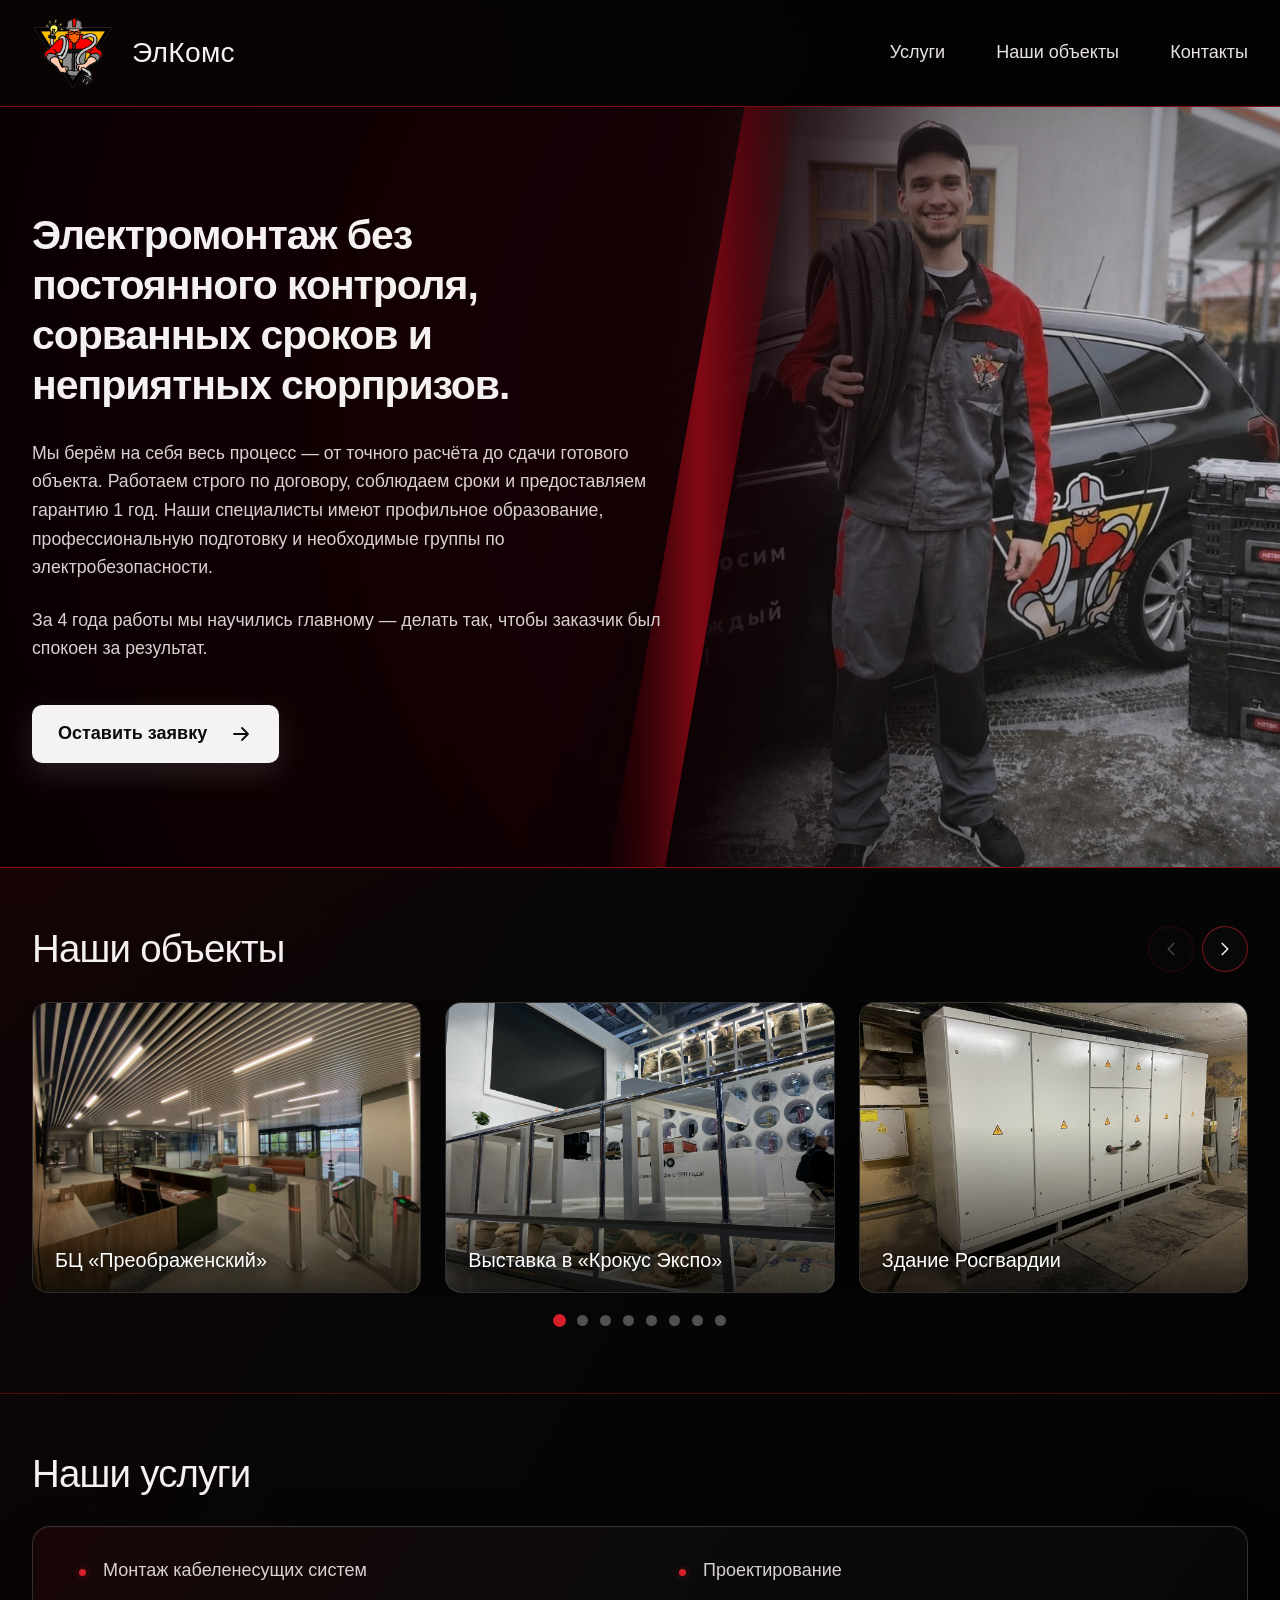
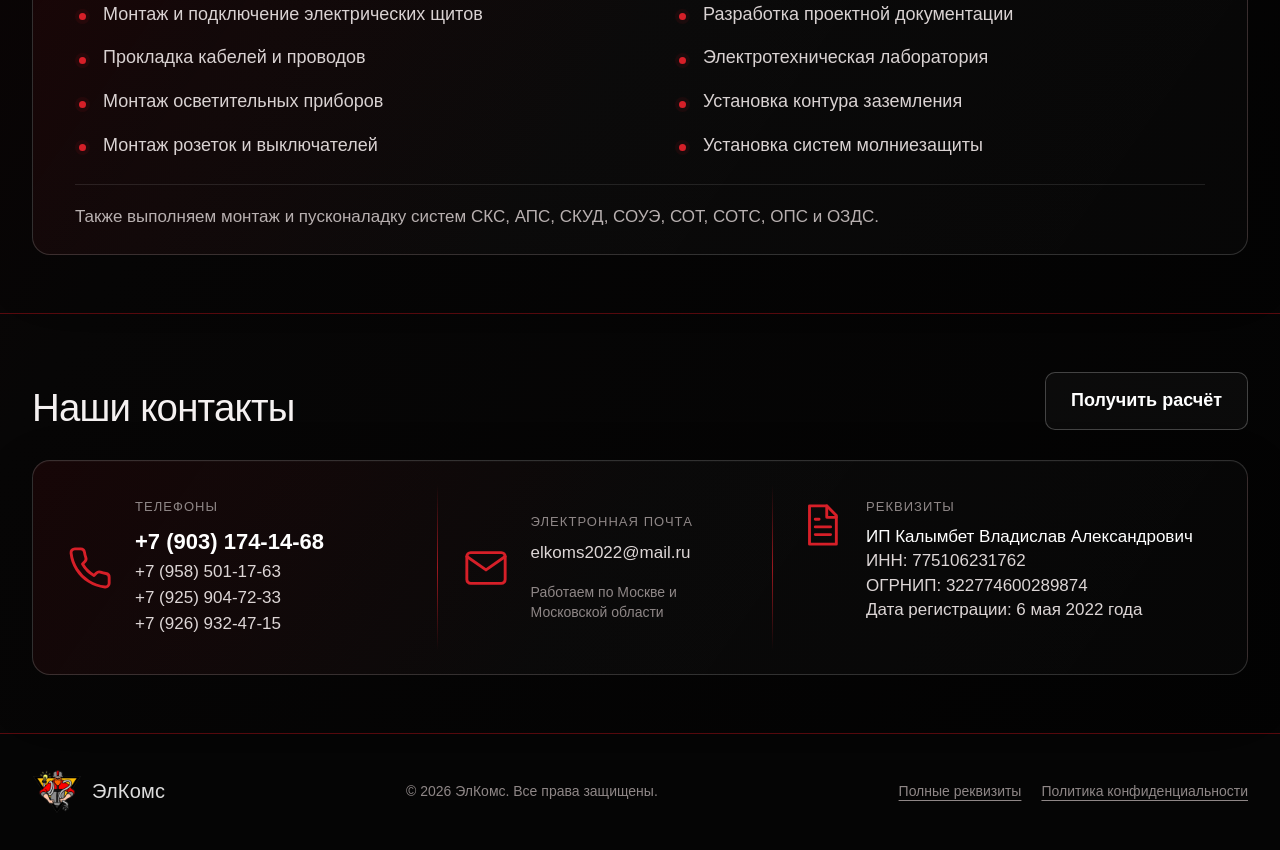
==== index.html @ c0c1c3ab "промежуточные правки" ====
<!doctype html>
<html lang="ru">
<head>
  <meta charset="utf-8">
  <meta name="viewport" content="width=device-width, initial-scale=1">

  <title>ЭлКомс — электромонтажные работы в Москве и МО</title>
  <meta name="description" content="Электромонтаж, сборка электрощитов, АПС, СОУЭ, СКУД и видеонаблюдение в Москве и Московской области. Работа по договору, соблюдение сроков, гарантия 1 год.">
  <meta name="robots" content="index, follow">
  <link rel="canonical" href="https://elkoms2022.ru/">

  <meta property="og:type" content="website">
  <meta property="og:locale" content="ru_RU">
  <meta property="og:title" content="ЭлКомс — электромонтаж без неприятных сюрпризов">
  <meta property="og:description" content="Берём на себя весь процесс: от расчёта до сдачи готового объекта. Москва и Московская область.">
  <meta property="og:url" content="https://elkoms2022.ru/">
  <meta property="og:image" content="https://elkoms2022.ru/assets/images/og-image.jpg">

  <link rel="icon" type="image/png" sizes="32x32" href="/assets/images/favicon-32.png">
  <link rel="icon" type="image/png" sizes="192x192" href="/assets/images/favicon-192.png">
  <link rel="apple-touch-icon" href="/assets/images/apple-touch-icon.png">

<link rel="preload" href="/assets/images/hero-new.jpg" as="image">
  <link rel="stylesheet" href="/assets/css/styles.css">

  <script type="application/ld+json">
  {
    "@context": "https://schema.org",
    "@type": "Electrician",
    "name": "ЭлКомс",
    "legalName": "ИП Калымбет Владислав Александрович",
    "taxID": "775106231762",
    "foundingDate": "2022-05-06",
    "url": "https://elkoms2022.ru/",
    "logo": "https://elkoms2022.ru/assets/images/logo.png",
    "image": "https://elkoms2022.ru/assets/images/og-image.jpg",
    "telephone": "+7-903-174-14-68",
    "email": "elkoms2022@mail.ru",
    "areaServed": ["Москва", "Московская область"],
    "description": "Электромонтажные работы, сборка щитов, системы АПС, СОУЭ, СКУД и видеонаблюдение.",
    "priceRange": "₽₽"
  }
  </script>
</head>
<body>
  <a class="skip-link" href="#main-content">Перейти к содержимому</a>

  <header class="site-header" id="top">
    <div class="container header-inner">
      <a class="brand" href="#top" aria-label="ЭлКомс — на главную">
        <img class="brand-logo" src="/assets/images/logo.png" alt="Логотип компании ЭлКомс" width="82" height="82">
        <span class="brand-name">ЭлКомс</span>
      </a>

      <nav class="main-nav" aria-label="Основная навигация">
        <a href="#services">Услуги</a>
        <a href="#projects">Наши объекты</a>
        <a href="#contacts">Контакты</a>
      </nav>
    </div>
  </header>

  <main id="main-content">
    <section class="hero" aria-labelledby="hero-title">
      <div class="hero-photo" role="img" aria-label="Специалист компании ЭлКомс рядом с фирменным автомобилем"></div>
      <div class="hero-shade"></div>
      <div class="hero-accent" aria-hidden="true"></div>

      <div class="container hero-inner">
        <div class="hero-copy">
          <h1 id="hero-title">Электромонтаж без постоянного контроля, сорванных сроков и неприятных сюрпризов.</h1>

          <p>Мы берём на себя весь процесс — от точного расчёта до сдачи готового объекта. Работаем строго по договору, соблюдаем сроки и предоставляем гарантию 1 год. Наши специалисты имеют профильное образование, профессиональную подготовку и необходимые группы по электробезопасности.</p>

          <p>За 4 года работы мы научились главному — делать так, чтобы заказчик был спокоен за результат.</p>

          <button class="button button-light js-open-request" type="button">
            <span>Оставить заявку</span>
            <svg viewBox="0 0 24 24" aria-hidden="true"><path d="M5 12h14M13 6l6 6-6 6"/></svg>
          </button>
        </div>
      </div>
    </section>

    <section class="section projects-section" id="projects" aria-labelledby="projects-title">
      <div class="container">
        <div class="section-heading projects-heading">
          <div>
            <h2 id="projects-title">Наши объекты</h2>
          </div>

          <div class="carousel-arrows" aria-label="Перелистывание объектов">
            <button class="icon-button" id="projects-prev" type="button" aria-label="Предыдущие объекты">
              <svg viewBox="0 0 24 24" aria-hidden="true"><path d="M15 18l-6-6 6-6"/></svg>
            </button>
            <button class="icon-button" id="projects-next" type="button" aria-label="Следующие объекты">
              <svg viewBox="0 0 24 24" aria-hidden="true"><path d="M9 6l6 6-6 6"/></svg>
            </button>
          </div>
        </div>

        <div class="project-viewport" id="project-viewport" tabindex="0" aria-label="Галерея карточек объектов">
          <div class="project-track" id="project-track"></div>
        </div>
        <div class="carousel-dots" id="project-dots" aria-label="Навигация по объектам"></div>
      </div>
    </section>

    <section class="section services-section" id="services" aria-labelledby="services-title">
      <div class="container">
        <div class="section-heading">
          <div>
            <h2 id="services-title">Наши услуги</h2>
          </div>
        </div>

        <div class="services-panel">
          <ul class="services-list">
            <li>Монтаж кабеленесущих систем</li>
            <li>Монтаж и подключение электрических щитов</li>
            <li>Прокладка кабелей и проводов</li>
            <li>Монтаж осветительных приборов</li>
            <li>Монтаж розеток и выключателей</li>
          </ul>

          <ul class="services-list">
            <li>Проектирование</li>
            <li>Разработка проектной документации</li>
            <li>Электротехническая лаборатория</li>
            <li>Установка контура заземления</li>
            <li>Установка систем молниезащиты</li>
          </ul>

          <p class="services-note">Также выполняем монтаж и пусконаладку систем СКС, АПС, СКУД, СОУЭ, СОТ, СОТС, ОПС и ОЗДС.</p>
        </div>
      </div>
    </section>

    <section class="section contacts-section" id="contacts" aria-labelledby="contacts-title">
      <div class="container">
        <div class="section-heading">
          <div>
            <h2 id="contacts-title">Наши контакты</h2>
          </div>
          <button class="button button-outline js-open-request" type="button">Получить расчёт</button>
        </div>

        <div class="contacts-panel">
          <div class="contact-block contact-phones">
            <svg class="contact-icon" viewBox="0 0 24 24" aria-hidden="true"><path d="M22 16.92v3a2 2 0 0 1-2.18 2 19.79 19.79 0 0 1-8.63-3.07 19.5 19.5 0 0 1-6-6A19.79 19.79 0 0 1 2.12 4.18 2 2 0 0 1 4.11 2h3a2 2 0 0 1 2 1.72c.13.96.36 1.9.69 2.8a2 2 0 0 1-.45 2.11L8.09 9.91a16 16 0 0 0 6 6l1.28-1.28a2 2 0 0 1 2.11-.45c.9.33 1.84.56 2.8.69A2 2 0 0 1 22 16.92z"/></svg>
            <div>
              <span class="contact-label">Телефоны</span>
              <a class="primary-phone" href="tel:+79031741468">+7 (903) 174-14-68</a>
              <a href="tel:+79585011763">+7 (958) 501-17-63</a>
              <a href="tel:+79259047233">+7 (925) 904-72-33</a>
              <a href="tel:+79269324715">+7 (926) 932-47-15</a>
            </div>
          </div>

          <div class="contact-divider" aria-hidden="true"></div>

          <div class="contact-block contact-email">
            <svg class="contact-icon" viewBox="0 0 24 24" aria-hidden="true"><path d="M4 4h16a2 2 0 0 1 2 2v12a2 2 0 0 1-2 2H4a2 2 0 0 1-2-2V6a2 2 0 0 1 2-2z"/><path d="m22 6-10 7L2 6"/></svg>
            <div>
              <span class="contact-label">Электронная почта</span>
              <a href="mailto:elkoms2022@mail.ru">elkoms2022@mail.ru</a>
              <p class="service-area">Работаем по Москве и Московской области</p>
            </div>
          </div>

          <div class="contact-divider" aria-hidden="true"></div>

          <div class="contact-block contact-requisites">
            <svg class="contact-icon" viewBox="0 0 24 24" aria-hidden="true">
              <path d="M6 2h9l5 5v15H6z"/>
              <path d="M15 2v6h5M9 13h8M9 17h8M9 9h2"/>
            </svg>
            <div>
              <span class="contact-label">Реквизиты</span>
              <p><strong>ИП Калымбет Владислав Александрович</strong></p>
              <p>ИНН: 775106231762</p>
              <p>ОГРНИП: 322774600289874</p>
              <p>Дата регистрации: 6 мая 2022 года</p>
            </div>
          </div>
        </div>
      </div>
    </section>
  </main>

  <footer class="site-footer">
    <div class="container footer-inner">
      <a class="brand brand-small" href="#top" aria-label="ЭлКомс — наверх">
        <img class="brand-logo" src="/assets/images/logo.png" alt="" width="56" height="56">
        <span class="brand-name">ЭлКомс</span>
      </a>

      <p>© <span id="current-year">2026</span> ЭлКомс. Все права защищены.</p>

      <div class="footer-actions">
        <button class="footer-link" id="open-fullrek-footer" type="button">Полные реквизиты</button>
        <button class="footer-link" id="open-privacy" type="button">Политика конфиденциальности</button>
      </div>
    </div>
  </footer>

  <!-- Галерея: внутри переключаются только фотографии выбранного объекта. -->
  <dialog class="gallery-dialog" id="gallery-dialog" aria-labelledby="gallery-title">
    <div class="gallery-shell">
      <div class="gallery-topbar">
        <div>
          <p class="gallery-kicker">Наши объекты</p>
          <h2 id="gallery-title">Название объекта</h2>
        </div>
        <button class="dialog-close" id="gallery-close" type="button" aria-label="Закрыть галерею">
          <svg viewBox="0 0 24 24" aria-hidden="true"><path d="M18 6 6 18M6 6l12 12"/></svg>
        </button>
      </div>

      <div class="gallery-stage" id="gallery-stage">
        <button class="gallery-arrow gallery-arrow-prev" id="gallery-prev" type="button" aria-label="Предыдущая фотография">
          <svg viewBox="0 0 24 24" aria-hidden="true"><path d="M15 18l-6-6 6-6"/></svg>
        </button>

        <img id="gallery-image" src="" alt="" width="1600" height="1000">

        <button class="gallery-arrow gallery-arrow-next" id="gallery-next" type="button" aria-label="Следующая фотография">
          <svg viewBox="0 0 24 24" aria-hidden="true"><path d="M9 6l6 6-6 6"/></svg>
        </button>
      </div>

      <div class="gallery-footer">
        <span id="gallery-counter">1 / 1</span>
        <div class="gallery-thumbs" id="gallery-thumbs" aria-label="Миниатюры фотографий"></div>
      </div>
    </div>
  </dialog>

  <!-- Форма заявки -->
  <dialog class="request-dialog" id="request-dialog" aria-labelledby="request-title">
    <div class="request-shell">
      <button class="dialog-close request-close" id="request-close" type="button" aria-label="Закрыть форму">
        <svg viewBox="0 0 24 24" aria-hidden="true"><path d="M18 6 6 18M6 6l12 12"/></svg>
      </button>

      <p class="eyebrow">Обсудим ваш объект</p>
      <h2 id="request-title">Оставить заявку</h2>
      <p class="request-intro">Оставьте контакты — мы уточним задачу и подготовим понятный расчёт без скрытых расходов.</p>

      <form class="request-form" id="request-form" action="/send-form.php" method="post" novalidate>
        <label>
          <span>Ваше имя</span>
          <input type="text" name="name" autocomplete="name" maxlength="80" required placeholder="Например, Кирилл">
        </label>

        <label>
          <span>Номер телефона</span>
          <input type="tel" name="phone" autocomplete="tel" inputmode="tel" maxlength="30" required placeholder="+7 (___) ___-__-__">
        </label>

        <label>
          <span>Комментарий <small>необязательно</small></span>
          <textarea name="message" rows="4" maxlength="1500" placeholder="Кратко опишите объект и необходимые работы"></textarea>
        </label>

        <label class="honeypot" aria-hidden="true">
          <span>Ваш сайт</span>
          <input type="text" name="website" tabindex="-1" autocomplete="off">
        </label>

        <input type="hidden" name="started_at" id="form-started-at" value="">
        <input type="hidden" name="privacy_version" value="25.07.2026">

        <label class="consent-row">
          <input type="checkbox" name="consent" value="1" required>
          <span>
            Я согласен на обработку персональных данных в соответствии с
            <button class="inline-link" id="privacy-from-form" type="button">политикой конфиденциальности</button>.
          </span>
        </label>

        <button class="button button-red request-submit" type="submit">
          <span>Отправить заявку</span>
          <svg viewBox="0 0 24 24" aria-hidden="true"><path d="M5 12h14M13 6l6 6-6 6"/></svg>
        </button>

        <p class="form-status" id="form-status" role="status" aria-live="polite"></p>
      </form>
    </div>
  </dialog>

  <!-- Полные реквизиты -->
  <dialog class="privacy-dialog" id="fullrek-dialog" aria-labelledby="fullrek-title">
    <article class="privacy-shell requisites-shell">
      <button class="dialog-close" id="fullrek-close" type="button" aria-label="Закрыть реквизиты">
        <svg viewBox="0 0 24 24" aria-hidden="true"><path d="M18 6 6 18M6 6l12 12"/></svg>
      </button>

      <h2 id="fullrek-title">Полные реквизиты</h2>

      <dl class="requisites-list">
        <div>
          <dt>Индивидуальный предприниматель</dt>
          <dd>Калымбет Владислав Александрович</dd>
        </div>
        <div>
          <dt>ИНН</dt>
          <dd>775106231762</dd>
        </div>
        <div>
          <dt>ОГРНИП</dt>
          <dd>322774600289874</dd>
        </div>
        <div>
          <dt>Дата государственной регистрации</dt>
          <dd>6 мая 2022 года</dd>
        </div>
        <div>
          <dt>Регистрирующий орган</dt>
          <dd>Межрегиональная инспекция Федеральной налоговой службы по централизованной обработке данных</dd>
        </div>
        <div>
          <dt>Телефон</dt>
          <dd><a href="tel:+79031741468">+7 (903) 174-14-68</a></dd>
        </div>
        <div>
          <dt>Электронная почта</dt>
          <dd><a href="mailto:elkoms2022@mail.ru">elkoms2022@mail.ru</a></dd>
        </div>
      </dl>
    </article>
  </dialog>

  <!-- Политика конфиденциальности и обработки персональных данных -->
  <dialog class="privacy-dialog" id="privacy-dialog" aria-labelledby="privacy-title">
    <article class="privacy-shell policy-shell">
      <button class="dialog-close" id="privacy-close" type="button" aria-label="Закрыть политику конфиденциальности">
        <svg viewBox="0 0 24 24" aria-hidden="true"><path d="M18 6 6 18M6 6l12 12"/></svg>
      </button>

      <h2 id="privacy-title">Политика конфиденциальности и обработки персональных данных</h2>
      <p class="policy-date"><strong>Редакция от 25 июля 2026 года</strong></p>

      <h3>1. Общие положения</h3>
      <p>Настоящая Политика определяет порядок обработки и защиты персональных данных посетителей сайта <a href="https://elkoms2022.ru/">elkoms2022.ru</a>.</p>
      <p>Оператор персональных данных: индивидуальный предприниматель Калымбет Владислав Александрович, ИНН 775106231762, ОГРНИП 322774600289874.</p>
      <p>Контакты Оператора: телефон <a href="tel:+79031741468">+7 (903) 174-14-68</a>, электронная почта <a href="mailto:elkoms2022@mail.ru">elkoms2022@mail.ru</a>.</p>
      <p>Политика разработана в соответствии с Федеральным законом от 27.07.2006 № 152-ФЗ «О персональных данных».</p>

      <h3>2. Какие данные обрабатываются</h3>
      <p>При отправке формы на сайте пользователь может предоставить следующие персональные данные:</p>
      <ul>
        <li>имя;</li>
        <li>номер телефона;</li>
        <li>текст комментария и сведения, которые пользователь добровольно укажет в нём.</li>
      </ul>
      <p>При посещении сайта могут автоматически обрабатываться технические сведения: IP-адрес, дата и время посещения, тип браузера и устройства, адрес посещённой страницы, источник перехода, файлы cookie и сведения о действиях на сайте.</p>
      <p>Через форму сайта Оператор не запрашивает паспортные данные, платёжные данные, специальные категории и биометрические персональные данные.</p>

      <h3>3. Цели обработки</h3>
      <ul>
        <li>приём и обработка заявки;</li>
        <li>обратная связь с пользователем;</li>
        <li>уточнение вида, объёма и стоимости работ;</li>
        <li>подготовка расчёта или коммерческого предложения;</li>
        <li>заключение и исполнение договора по инициативе пользователя;</li>
        <li>обеспечение безопасности и корректной работы сайта;</li>
        <li>предотвращение спама и злоупотреблений;</li>
        <li>анализ посещаемости и улучшение сайта.</li>
      </ul>

      <h3>4. Правовые основания обработки</h3>
      <p>Оператор обрабатывает персональные данные на основании согласия пользователя, а также в случаях, когда обработка необходима для заключения или исполнения договора и выполнения обязанностей, установленных законодательством Российской Федерации.</p>

      <h3>5. Способы обработки</h3>
      <p>Обработка может включать сбор, запись, систематизацию, накопление, хранение, уточнение, извлечение, использование, предоставление доступа, блокирование, удаление и уничтожение персональных данных. Обработка осуществляется с использованием средств автоматизации, без их использования либо смешанным способом.</p>
      <p>Оператор не продаёт персональные данные, не размещает их в открытом доступе и не распространяет среди неопределённого круга лиц.</p>

      <h3>6. Передача и поручение обработки</h3>
      <p>В объёме, необходимом для работы сайта и обработки обращений, данные могут обрабатываться поставщиком хостинга, провайдером электронной почты и иными подрядчиками, обеспечивающими техническую работу сайта.</p>
      <p>При подключении сервиса Яндекс Метрика технические данные о посещениях могут обрабатываться ООО «ЯНДЕКС». Оператор не передаёт в системы веб-аналитики имя, телефон, электронную почту и содержание обращения пользователя.</p>
      <p>Персональные данные также могут быть предоставлены государственным органам в случаях и порядке, предусмотренных законодательством Российской Федерации.</p>

      <h3>7. Сроки обработки и хранения</h3>
      <p>Данные заявки обрабатываются до достижения целей обработки, отзыва согласия или поступления требования о прекращении обработки, но не более одного года с даты последнего взаимодействия, если более длительный срок не требуется для исполнения договора или соблюдения закона.</p>
      <p>После достижения целей обработки данные удаляются или уничтожаются, если Оператор не вправе продолжить обработку на ином законном основании.</p>

      <h3>8. Права пользователя</h3>
      <p>Пользователь вправе получить сведения об обработке своих персональных данных, потребовать их уточнения, блокирования или удаления, отозвать согласие и потребовать прекращения обработки в предусмотренных законом случаях.</p>
      <p>Обращение можно направить на электронную почту <a href="mailto:elkoms2022@mail.ru">elkoms2022@mail.ru</a>. Для идентификации заявителя в обращении следует указать имя, использованный при отправке заявки номер телефона, суть требования и сведения, позволяющие подтвердить принадлежность данных заявителю.</p>

      <h3>9. Отзыв согласия</h3>
      <p>Согласие можно отозвать письмом на адрес <a href="mailto:elkoms2022@mail.ru">elkoms2022@mail.ru</a> с темой «Отзыв согласия на обработку персональных данных».</p>
      <p>Отзыв согласия не влияет на законность обработки, выполненной до момента его получения. Оператор вправе продолжить обработку при наличии другого законного основания.</p>

      <h3>10. Защита данных</h3>
      <p>Оператор принимает необходимые правовые, организационные и технические меры для защиты данных от неправомерного или случайного доступа, изменения, блокирования, копирования, предоставления, распространения, уничтожения и иных неправомерных действий.</p>

      <h3>11. Cookie и веб-аналитика</h3>
      <p>Сайт может использовать файлы cookie для корректной работы, обеспечения безопасности и анализа посещаемости. Пользователь может ограничить или отключить cookie в настройках браузера, однако это может повлиять на работу отдельных функций сайта.</p>
      <p>При использовании Яндекс Метрики могут обрабатываться технические сведения об устройстве, браузере, источнике перехода, посещённых страницах и действиях на сайте.</p>

      <h3>12. Изменение Политики</h3>
      <p>Оператор вправе обновлять Политику при изменении законодательства, способов обработки или используемых сервисов. Новая редакция вступает в силу после публикации на сайте, если в ней не указан иной срок.</p>

      <h3>13. Реквизиты Оператора</h3>
      <p>
        ИП Калымбет Владислав Александрович<br>
        ИНН: 775106231762<br>
        ОГРНИП: 322774600289874<br>
        Телефон: <a href="tel:+79031741468">+7 (903) 174-14-68</a><br>
        Электронная почта: <a href="mailto:elkoms2022@mail.ru">elkoms2022@mail.ru</a>
      </p>
    </article>
  </dialog>

  <script src="/assets/js/projects.js" defer></script>
  <script src="/assets/js/main.js" defer></script>

  <!-- ЯНДЕКС МЕТРИКА: после создания счётчика вставьте сюда код из кабинета Метрики. -->
</body>
</html>
---- assets/css/styles.css ----
:root {
  --bg: #070606;
  --bg-deep: #030303;
  --panel: rgba(255, 255, 255, 0.035);
  --panel-strong: rgba(255, 255, 255, 0.065);
  --line: rgba(255, 255, 255, 0.13);
  --line-red: rgba(197, 30, 36, 0.5);
  --text: #f5f1f1;
  --muted: #b8b0b0;
  --muted-2: #8f8787;
  --red: #d61f28;
  --red-dark: #8d0d14;
  --burgundy: #38080c;
  --container: 1440px;
  --header-height: 106px;
  --radius: 18px;
  --shadow: 0 24px 80px rgba(0, 0, 0, 0.48);
  color-scheme: dark;
}

* {
  box-sizing: border-box;
}

html {
  scroll-behavior: smooth;
  scroll-padding-top: calc(var(--header-height) + 18px);
  background: var(--bg);
}

html.dialog-open,
html.dialog-open body {
  overflow: hidden;
}

body {
  margin: 0;
  min-width: 320px;
  background:
    radial-gradient(circle at 0 8%, rgba(115, 0, 12, 0.32), transparent 34%),
    linear-gradient(120deg, #150204 0%, var(--bg) 44%, #030303 100%);
  color: var(--text);
  font-family: Inter, "Segoe UI", Roboto, Arial, sans-serif;
  font-size: 18px;
  line-height: 1.55;
  text-rendering: optimizeLegibility;
  -webkit-font-smoothing: antialiased;
}

body::before {
  content: "";
  position: fixed;
  inset: 0;
  z-index: -1;
  pointer-events: none;
  opacity: 0.3;
  background-image:
    linear-gradient(rgba(255, 255, 255, 0.012) 1px, transparent 1px),
    linear-gradient(90deg, rgba(255, 255, 255, 0.012) 1px, transparent 1px);
  background-size: 42px 42px;
  mask-image: linear-gradient(to bottom, black, transparent 72%);
}

img {
  max-width: 100%;
  height: auto;
}

button,
input,
textarea {
  font: inherit;
}

button,
a {
  -webkit-tap-highlight-color: transparent;
}

a {
  color: inherit;
  text-decoration: none;
}

button {
  color: inherit;
}

svg {
  display: block;
}

[hidden] {
  display: none !important;
}

.container {
  width: min(calc(100% - 64px), var(--container));
  margin-inline: auto;
}

.skip-link {
  position: fixed;
  top: 10px;
  left: 10px;
  z-index: 1000;
  padding: 10px 14px;
  border-radius: 8px;
  background: #fff;
  color: #000;
  transform: translateY(-160%);
  transition: transform 0.2s ease;
}

.skip-link:focus {
  transform: translateY(0);
}

.site-header {
  position: sticky;
  top: 0;
  z-index: 40;
  min-height: var(--header-height);
  border-bottom: 1px solid rgba(189, 21, 29, 0.65);
  background: rgba(4, 4, 4, 0.88);
  backdrop-filter: blur(18px) saturate(125%);
}

.header-inner {
  min-height: var(--header-height);
  display: flex;
  align-items: center;
  justify-content: space-between;
  gap: 42px;
}

.brand {
  display: inline-flex;
  align-items: center;
  gap: 18px;
  flex: 0 0 auto;
}

.brand-logo {
  width: 82px;
  height: 82px;
  object-fit: contain;
}

.brand-name {
  font-size: clamp(24px, 2.2vw, 35px);
  font-weight: 400;
  letter-spacing: 0.01em;
  white-space: nowrap;
}

.main-nav {
  display: flex;
  align-items: center;
  justify-content: flex-end;
  gap: clamp(28px, 4vw, 64px);
  font-size: 18px;
}

.main-nav a {
  position: relative;
  color: #e9e3e3;
  transition: color 0.2s ease;
}

.main-nav a::after {
  content: "";
  position: absolute;
  left: 0;
  right: 100%;
  bottom: -9px;
  height: 1px;
  background: var(--red);
  transition: right 0.25s ease;
}

.main-nav a:hover,
.main-nav a:focus-visible {
  color: #fff;
}

.main-nav a:hover::after,
.main-nav a:focus-visible::after {
  right: 0;
}

.hero {
  position: relative;
  min-height: min(760px, calc(100vh - var(--header-height)));
  overflow: hidden;
  border-bottom: 1px solid rgba(171, 17, 23, 0.72);
  isolation: isolate;
}

.hero-photo,
.hero-shade,
.hero-accent {
  position: absolute;
  inset: 0;
}

.hero-photo {
  /*
    Вертикальная фотография расположена справа и уменьшена по высоте,
    чтобы лицо и верхняя часть кадра не обрезались слишком сильно.
    Если файл называется иначе, поменяйте только путь в background-image.
  */
  inset: 0;
  z-index: -3;
  background-image: url("/assets/images/hero-new.jpg");
  background-repeat: no-repeat;
  background-size: auto 138%;
  background-position: right 72%;

  /* Диагональная граница фотографии, как в референсе. */
  -webkit-mask-image: linear-gradient(
    90deg,
    transparent 0%,
    transparent 49%,
    rgba(0, 0, 0, 0.16) 54%,
    rgba(0, 0, 0, 0.78) 62%,
    #000 72%
  );
  mask-image: linear-gradient(
    90deg,
    transparent 0%,
    transparent 49%,
    rgba(0, 0, 0, 0.16) 54%,
    rgba(0, 0, 0, 0.78) 62%,
    #000 72%
  );
}

.hero-shade {
  z-index: -2;
  pointer-events: none;
  background:
    radial-gradient(circle at 82% 42%, rgba(0, 0, 0, 0.02), rgba(0, 0, 0, 0.34) 58%, rgba(0, 0, 0, 0.72) 100%),
    linear-gradient(
      104deg,
      rgba(30, 0, 5, 1) 0%,
      rgba(28, 0, 5, 1) 38%,
      rgba(27, 0, 5, 0.98) 48%,
      rgba(22, 0, 4, 0.78) 56%,
      rgba(15, 1, 3, 0.34) 66%,
      rgba(5, 4, 4, 0.12) 80%,
      transparent 100%
    ),
    linear-gradient(
      0deg,
      rgba(0, 0, 0, 0.3),
      transparent 48%
    );
}

.hero-accent {
  /* Бордовая диагональная полоса между текстом и фотографией. */
  inset: 0 auto 0 47.5%;
  width: 190px;
  z-index: -1;
  pointer-events: none;
  opacity: 0.9;
  transform: none;
  background: linear-gradient(
    90deg,
    rgba(42, 0, 6, 0.08) 0%,
    rgba(92, 3, 12, 0.58) 22%,
    rgba(149, 10, 22, 0.94) 48%,
    rgba(104, 4, 14, 0.76) 72%,
    rgba(30, 0, 5, 0.08) 100%
  );
  clip-path: polygon(72% 0, 100% 0, 30% 100%, 0 100%);
}

.hero-inner {
  min-height: inherit;
  display: flex;
  align-items: center;
  padding-block: 74px;
}

.hero-copy {
  width: min(660px, 52%);
}

.hero h1 {
  max-width: 650px;
  margin: 0 0 28px;
  font-size: clamp(31px, 3.2vw, 52px);
  line-height: 1.22;
  font-weight: 560;
  letter-spacing: -0.025em;
  text-wrap: balance;
}

.hero p {
  max-width: 630px;
  margin: 0 0 24px;
  color: #d9d1d1;
  font-size: clamp(17px, 1.38vw, 21px);
  line-height: 1.62;
}

.hero p + p {
  margin-top: 10px;
}

.button {
  display: inline-flex;
  min-height: 58px;
  align-items: center;
  justify-content: center;
  gap: 22px;
  padding: 14px 25px;
  border: 1px solid transparent;
  border-radius: 10px;
  cursor: pointer;
  font-weight: 600;
  transition:
    transform 0.2s ease,
    background 0.2s ease,
    border-color 0.2s ease,
    box-shadow 0.2s ease;
}

.button svg {
  width: 24px;
  height: 24px;
  fill: none;
  stroke: currentColor;
  stroke-width: 1.8;
  stroke-linecap: round;
  stroke-linejoin: round;
}

.button:hover {
  transform: translateY(-2px);
}

.button:active {
  transform: translateY(0);
}

.button:focus-visible,
.icon-button:focus-visible,
.project-card:focus-visible,
.dialog-close:focus-visible,
.gallery-arrow:focus-visible,
.gallery-thumb:focus-visible,
.footer-link:focus-visible,
.inline-link:focus-visible,
.carousel-dot:focus-visible {
  outline: 2px solid #fff;
  outline-offset: 3px;
}

.button-light {
  margin-top: 18px;
  background: #f4f2f2;
  color: #0b0b0b;
  box-shadow: 0 10px 30px rgba(255, 255, 255, 0.12);
}

.button-light:hover {
  background: #fff;
  box-shadow: 0 14px 36px rgba(255, 255, 255, 0.18);
}

.button-red {
  background: linear-gradient(135deg, #db2730, #9c0d14);
  color: #fff;
  box-shadow: 0 12px 30px rgba(198, 18, 27, 0.28);
}

.button-red:hover {
  background: linear-gradient(135deg, #ed333c, #b11119);
}

.button-outline {
  min-height: 50px;
  border-color: rgba(255, 255, 255, 0.23);
  background: rgba(255, 255, 255, 0.03);
  color: #fff;
}

.button-outline:hover {
  border-color: rgba(214, 31, 40, 0.75);
  background: rgba(151, 13, 21, 0.16);
}

.section {
  position: relative;
  padding-block: 58px;
  border-bottom: 1px solid rgba(138, 14, 20, 0.62);
}

.section::before {
  content: "";
  position: absolute;
  inset: 0;
  z-index: -1;
  pointer-events: none;
  background: radial-gradient(circle at 10% 15%, rgba(80, 0, 7, 0.25), transparent 38%);
}

.section-heading {
  display: flex;
  align-items: end;
  justify-content: space-between;
  gap: 32px;
  margin-bottom: 30px;
}

.projects-heading {
  align-items: center;
}

.eyebrow {
  margin: 0 0 6px;
  color: var(--red);
  font-size: 13px;
  font-weight: 700;
  letter-spacing: 0.16em;
  text-transform: uppercase;
}

.section h2 {
  margin: 0;
  font-size: clamp(30px, 3vw, 45px);
  line-height: 1.15;
  font-weight: 430;
  letter-spacing: -0.02em;
}

.carousel-arrows {
  display: flex;
  gap: 8px;
}

.icon-button {
  width: 46px;
  height: 46px;
  display: grid;
  place-items: center;
  border: 1px solid rgba(214, 31, 40, 0.55);
  border-radius: 50%;
  background: rgba(255, 255, 255, 0.02);
  color: #f1eaea;
  cursor: pointer;
  transition: background 0.2s ease, opacity 0.2s ease;
}

.icon-button:hover:not(:disabled) {
  background: rgba(190, 18, 27, 0.18);
}

.icon-button:disabled {
  opacity: 0.28;
  cursor: default;
}

.icon-button svg {
  width: 22px;
  height: 22px;
  fill: none;
  stroke: currentColor;
  stroke-width: 1.8;
  stroke-linecap: round;
  stroke-linejoin: round;
}

.project-viewport {
  overflow-x: auto;
  overflow-y: hidden;
  scroll-behavior: smooth;
  scroll-snap-type: x mandatory;
  scrollbar-width: none;
  overscroll-behavior-inline: contain;
}

.project-viewport::-webkit-scrollbar {
  display: none;
}

.project-track {
  display: flex;
  gap: 24px;
}

.project-card {
  position: relative;
  flex: 0 0 calc((100% - 48px) / 3);
  min-width: 0;
  aspect-ratio: 1.34 / 1;
  padding: 0;
  overflow: hidden;
  scroll-snap-align: start;
  border: 1px solid rgba(255, 255, 255, 0.12);
  border-radius: 16px;
  background: #111;
  color: #fff;
  cursor: pointer;
  text-align: left;
  box-shadow: 0 18px 45px rgba(0, 0, 0, 0.3);
}

.project-card img {
  width: 100%;
  height: 100%;
  display: block;
  object-fit: cover;
  transition:
    transform 0.65s cubic-bezier(0.2, 0.65, 0.25, 1),
    filter 0.3s ease;
}

.project-card-overlay {
  position: absolute;
  inset: 0;
  background: linear-gradient(180deg, transparent 42%, rgba(0, 0, 0, 0.78) 100%);
  transition: background 0.3s ease;
}

.project-card-title {
  position: absolute;
  left: 22px;
  right: 22px;
  bottom: 18px;
  z-index: 1;
  font-size: clamp(17px, 1.55vw, 23px);
  line-height: 1.28;
  font-weight: 520;
  text-shadow: 0 2px 12px rgba(0, 0, 0, 0.9);
}

.project-card:hover img {
  transform: scale(1.045);
  filter: saturate(1.08) contrast(1.04);
}

.project-card:hover .project-card-overlay {
  background: linear-gradient(180deg, rgba(90, 0, 7, 0.08) 20%, rgba(0, 0, 0, 0.84) 100%);
}

.projects-empty {
  width: 100%;
  margin: 0;
  padding: 40px;
  border: 1px solid var(--line);
  border-radius: var(--radius);
  color: var(--muted);
  text-align: center;
}

.carousel-dots {
  min-height: 20px;
  display: flex;
  justify-content: center;
  gap: 12px;
  margin-top: 22px;
}

.carousel-dot {
  width: 11px;
  height: 11px;
  padding: 0;
  border: 0;
  border-radius: 50%;
  background: rgba(255, 255, 255, 0.3);
  cursor: pointer;
  transition: transform 0.2s ease, background 0.2s ease;
}

.carousel-dot.is-active {
  background: var(--red);
  transform: scale(1.18);
}

.services-panel,
.contacts-panel {
  border: 1px solid rgba(255, 255, 255, 0.16);
  border-radius: var(--radius);
  background:
    linear-gradient(
      125deg,
      rgba(80, 9, 13, 0.22),
      rgba(255, 255, 255, 0.025) 47%,
      rgba(255, 255, 255, 0.015)
    );
  box-shadow:
    inset 0 1px 0 rgba(255, 255, 255, 0.025),
    0 20px 60px rgba(0, 0, 0, 0.2);
}

.services-panel {
  display: grid;
  grid-template-columns: 1fr 1fr;
  column-gap: 70px;
  row-gap: 18px;
  padding: 30px 42px 24px;
}

.services-list {
  display: grid;
  gap: 16px;
  margin: 0;
  padding: 0;
  list-style: none;
}

.services-list li {
  position: relative;
  padding-left: 28px;
  color: #d9d2d2;
  font-size: 18px;
}

.services-list li::before {
  content: "";
  position: absolute;
  top: 0.68em;
  left: 4px;
  width: 7px;
  height: 7px;
  border-radius: 50%;
  background: var(--red);
  box-shadow: 0 0 0 4px rgba(213, 31, 40, 0.08);
}

.services-note {
  grid-column: 1 / -1;
  margin: 6px 0 0;
  padding-top: 19px;
  border-top: 1px solid rgba(255, 255, 255, 0.1);
  color: var(--muted);
  font-size: 17px;
}

.contacts-panel {
  display: grid;
  grid-template-columns: 1.05fr 1px 0.95fr 1px 1.25fr;
  align-items: stretch;
  padding: 24px 34px;
}

.contact-block {
  min-width: 0;
  display: flex;
  align-items: center;
  gap: 22px;
  padding: 12px 25px;
}

.contact-block:first-child {
  padding-left: 0;
}

.contact-block:last-child {
  padding-right: 0;
}

.contact-icon {
  width: 46px;
  height: 46px;
  flex: 0 0 auto;
  fill: none;
  stroke: var(--red);
  stroke-width: 1.5;
  stroke-linecap: round;
  stroke-linejoin: round;
}

.contact-block a,
.contact-block p {
  margin: 0;
  color: #ddd6d6;
  font-size: 17px;
}

.contact-block a {
  display: block;
  transition: color 0.2s ease;
}

.contact-block a:hover {
  color: #fff;
}

.contact-block .primary-phone {
  color: #fff;
  font-size: 22px;
  font-weight: 700;
}

.contact-label {
  display: block;
  margin-bottom: 7px;
  color: var(--muted-2);
  font-size: 13px;
  letter-spacing: 0.08em;
  text-transform: uppercase;
}

.contact-divider {
  width: 1px;
  background: linear-gradient(transparent, rgba(216, 30, 39, 0.7), transparent);
}

.service-area {
  max-width: 290px;
  margin-top: 16px !important;
  color: var(--muted-2) !important;
  font-size: 14px !important;
  line-height: 1.45;
}

.contact-requisites {
  align-items: flex-start;
}

.contact-requisites .contact-icon {
  margin-top: 5px;
}

.contact-requisites p {
  line-height: 1.45;
}

.contact-requisites strong {
  color: #fff;
  font-weight: 500;
}

.requisites-link {
  display: inline-block !important;
  margin-top: 10px;
  color: #d8d0d0 !important;
  font-size: 15px !important;
}

.site-footer {
  padding-block: 24px;
  background: #050505;
}

.footer-inner {
  min-height: 68px;
  display: flex;
  align-items: center;
  justify-content: space-between;
  gap: 30px;
  color: var(--muted-2);
  font-size: 14px;
}

.footer-inner > p {
  margin: 0;
}

.brand-small {
  gap: 10px;
  color: #ddd;
}

.brand-small .brand-logo {
  width: 50px;
  height: 50px;
}

.brand-small .brand-name {
  font-size: 20px;
}

.footer-actions {
  display: flex;
  align-items: center;
  justify-content: flex-end;
  gap: 20px;
}

.footer-link,
.inline-link {
  padding: 0;
  border: 0;
  background: none;
  color: inherit;
  cursor: pointer;
  text-decoration: underline;
  text-underline-offset: 4px;
}

.footer-link:hover,
.inline-link:hover {
  color: #fff;
}

/* Dialogs */
dialog {
  color: var(--text);
}

dialog::backdrop {
  background: rgba(3, 0, 1, 0.8);
  backdrop-filter: blur(13px) saturate(80%);
}

.gallery-dialog,
.request-dialog,
.privacy-dialog {
  width: 100%;
  max-width: none;
  height: 100%;
  max-height: none;
  margin: 0;
  padding: 0;
  border: 0;
  background: transparent;
  overflow: hidden;
}

.gallery-dialog[open],
.request-dialog[open],
.privacy-dialog[open] {
  display: grid;
  place-items: center;
}

.gallery-shell {
  width: min(86vw, 1480px);
  height: min(88vh, 940px);
  min-height: 520px;
  display: grid;
  grid-template-rows: auto minmax(0, 1fr) auto;
  gap: 14px;
}

.gallery-topbar {
  display: flex;
  align-items: center;
  justify-content: space-between;
  gap: 24px;
}

.gallery-kicker {
  margin: 0 0 3px;
  color: var(--red);
  font-size: 12px;
  font-weight: 700;
  letter-spacing: 0.14em;
  text-transform: uppercase;
}

.gallery-topbar h2 {
  margin: 0;
  font-size: clamp(22px, 2.2vw, 34px);
  font-weight: 500;
}

.dialog-close {
  width: 48px;
  height: 48px;
  display: grid;
  place-items: center;
  flex: 0 0 auto;
  border: 1px solid rgba(255, 255, 255, 0.25);
  border-radius: 50%;
  background: rgba(10, 10, 10, 0.6);
  color: #fff;
  cursor: pointer;
  transition: background 0.2s ease;
}

.dialog-close:hover {
  background: rgba(169, 17, 25, 0.65);
}

.dialog-close svg {
  width: 25px;
  height: 25px;
  fill: none;
  stroke: currentColor;
  stroke-width: 1.7;
  stroke-linecap: round;
  transition: transform 0.24s ease;
  transform-origin: center;
}

.dialog-close:hover svg,
.dialog-close:focus-visible svg {
  transform: rotate(90deg);
}

.gallery-stage {
  position: relative;
  width: var(--gallery-stage-width, min(80vw, 1200px));
  height: var(--gallery-stage-height, min(76vh, 760px));
  justify-self: center;
  min-height: 0;
  display: grid;
  place-items: center;
  overflow: hidden;
  border: 1px solid rgba(255, 255, 255, 0.12);
  border-radius: 18px;
  background: rgba(0, 0, 0, 0.7);
  box-shadow: var(--shadow);
}

.gallery-stage > img {
  width: 100%;
  height: 100%;
  max-width: none;
  max-height: none;
  display: block;
  object-fit: cover;
  opacity: 1;
  transform: scale(1);
  transition: opacity 0.18s ease, transform 0.22s ease;
}

.gallery-stage > img.is-changing {
  opacity: 0.38;
  transform: scale(0.992);
}

.gallery-arrow {
  position: absolute;
  top: 50%;
  z-index: 2;
  width: 54px;
  height: 54px;
  display: grid;
  place-items: center;
  border: 1px solid rgba(255, 255, 255, 0.2);
  border-radius: 50%;
  background: rgba(0, 0, 0, 0.55);
  color: #fff;
  cursor: pointer;
  transform: translateY(-50%);
  transition: background 0.2s ease;
}

.gallery-arrow:hover {
  background: rgba(163, 17, 25, 0.78);
}

.gallery-arrow-prev {
  left: 20px;
}

.gallery-arrow-next {
  right: 20px;
}

.gallery-arrow svg {
  width: 28px;
  height: 28px;
  fill: none;
  stroke: currentColor;
  stroke-width: 1.8;
  stroke-linecap: round;
  stroke-linejoin: round;
}

.gallery-footer {
  min-width: 0;
  display: grid;
  grid-template-columns: 70px minmax(0, 1fr);
  align-items: center;
  gap: 18px;
}

.gallery-footer > span {
  color: #eee;
  font-variant-numeric: tabular-nums;
}

.gallery-thumbs {
  min-width: 0;
  display: flex;
  gap: 10px;
  overflow-x: auto;
  scrollbar-width: thin;
  scrollbar-color: rgba(220, 31, 40, 0.7) transparent;
  scroll-behavior: smooth;
}

.gallery-thumb {
  width: 88px;
  height: 60px;
  flex: 0 0 auto;
  padding: 0;
  overflow: hidden;
  border: 1px solid rgba(255, 255, 255, 0.18);
  border-radius: 8px;
  background: #111;
  opacity: 0.58;
  cursor: pointer;
  transition: opacity 0.2s ease, border-color 0.2s ease;
}

.gallery-thumb img {
  width: 100%;
  height: 100%;
  object-fit: cover;
}

.gallery-thumb.is-active {
  border-color: var(--red);
  opacity: 1;
}

.request-shell,
.privacy-shell {
  position: relative;
  width: min(calc(100% - 36px), 620px);
  max-height: min(90vh, 820px);
  overflow-y: auto;
  border: 1px solid rgba(216, 31, 40, 0.45);
  border-radius: 20px;
  background:
    radial-gradient(circle at 0 0, rgba(98, 5, 12, 0.36), transparent 40%),
    #0b0909;
  box-shadow: var(--shadow);
}

.request-shell {
  padding: 42px;
}

.request-close,
.privacy-shell .dialog-close {
  position: absolute;
  top: 20px;
  right: 20px;
}

.request-shell h2,
.privacy-shell h2 {
  margin: 0 58px 12px 0;
  font-size: clamp(30px, 4vw, 44px);
  line-height: 1.1;
  font-weight: 500;
}

.request-intro {
  margin: 0 55px 28px 0;
  color: var(--muted);
  font-size: 16px;
}

.request-form {
  display: grid;
  gap: 17px;
}

.request-form > label:not(.consent-row):not(.honeypot) {
  display: grid;
  gap: 7px;
}

.request-form label > span {
  color: #e9e2e2;
  font-size: 14px;
}

.request-form small {
  color: var(--muted-2);
  font-weight: 400;
}

.request-form input[type="text"],
.request-form input[type="tel"],
.request-form textarea {
  width: 100%;
  border: 1px solid rgba(255, 255, 255, 0.16);
  border-radius: 10px;
  background: rgba(255, 255, 255, 0.035);
  color: #fff;
  outline: none;
  transition: border-color 0.2s ease, box-shadow 0.2s ease;
}

.request-form input[type="text"],
.request-form input[type="tel"] {
  min-height: 52px;
  padding: 0 15px;
}

.request-form textarea {
  min-height: 118px;
  padding: 13px 15px;
  resize: vertical;
}

.request-form input:focus,
.request-form textarea:focus {
  border-color: rgba(221, 35, 44, 0.85);
  box-shadow: 0 0 0 3px rgba(221, 35, 44, 0.12);
}

.request-form input::placeholder,
.request-form textarea::placeholder {
  color: #716b6b;
}

.consent-row {
  display: grid;
  grid-template-columns: 19px 1fr;
  align-items: start;
  gap: 11px;
  color: var(--muted);
}

.consent-row input {
  width: 18px;
  height: 18px;
  margin: 3px 0 0;
  accent-color: var(--red);
}

.consent-row > span {
  color: var(--muted) !important;
  line-height: 1.45;
}

.request-submit {
  width: 100%;
  margin-top: 4px;
}

.request-submit:disabled {
  opacity: 0.6;
  cursor: wait;
  transform: none;
}

.form-status {
  min-height: 24px;
  margin: 0;
  font-size: 14px;
}

.form-status.is-success {
  color: #80d79a;
}

.form-status.is-error {
  color: #ff8d92;
}

.honeypot {
  position: absolute !important;
  left: -10000px !important;
  width: 1px !important;
  height: 1px !important;
  overflow: hidden !important;
}

.privacy-shell {
  width: min(calc(100% - 36px), 860px);
  padding: 48px;
}

.privacy-shell p,
.privacy-shell li,
.privacy-shell dd {
  color: #c8c0c0;
}

.privacy-shell p {
  margin: 0 0 16px;
}

.privacy-shell h3 {
  margin: 30px 0 12px;
  color: #fff;
  font-size: 22px;
  line-height: 1.3;
  font-weight: 500;
}

.privacy-shell ul {
  margin: 0 0 18px;
  padding-left: 24px;
}

.privacy-shell li + li {
  margin-top: 6px;
}

.privacy-shell a {
  color: #fff;
  text-decoration: underline;
  text-underline-offset: 3px;
}

.policy-date {
  color: var(--muted-2) !important;
}

.requisites-shell {
  width: min(calc(100% - 36px), 720px);
}

.requisites-list {
  display: grid;
  gap: 0;
  margin: 28px 0 0;
}

.requisites-list > div {
  display: grid;
  grid-template-columns: minmax(180px, 0.8fr) minmax(0, 1.2fr);
  gap: 24px;
  padding: 17px 0;
  border-top: 1px solid rgba(255, 255, 255, 0.1);
}

.requisites-list dt {
  color: var(--muted-2);
  font-size: 14px;
}

.requisites-list dd {
  margin: 0;
  color: #f2eded;
}

@media (max-width: 1180px) {
  :root {
    --header-height: 92px;
  }

  .container {
    width: min(calc(100% - 42px), var(--container));
  }

  .brand-logo {
    width: 68px;
    height: 68px;
  }

  .main-nav {
    gap: 28px;
    font-size: 16px;
  }

  .hero-photo {
    inset: 0;
    background-size: auto 138%;
    background-position: right 72%;
  }

  .hero-copy {
    width: 57%;
  }

  .hero-accent {
    left: 44.5%;
    width: 175px;
  }

  .project-card {
    flex-basis: calc((100% - 24px) / 2);
  }

  .contacts-panel {
    grid-template-columns: 1fr 1px 1fr;
    row-gap: 24px;
  }

  .contacts-panel .contact-block:last-child {
    grid-column: 1 / -1;
    padding: 24px 0 8px;
    border-top: 1px solid rgba(255, 255, 255, 0.1);
  }

  .contacts-panel .contact-divider:last-of-type {
    display: none;
  }
}

@media (max-width: 800px) {
  :root {
    --header-height: auto;
  }

  body {
    font-size: 16px;
  }

  .container {
    width: min(calc(100% - 28px), var(--container));
  }

  .site-header {
    position: relative;
  }

  .header-inner {
    min-height: 0;
    display: grid;
    grid-template-columns: 1fr;
    gap: 4px;
    padding-block: 12px 10px;
  }

  .brand {
    justify-self: start;
    gap: 12px;
  }

  .brand-logo {
    width: 56px;
    height: 56px;
  }

  .brand-name {
    font-size: 24px;
  }

  .main-nav {
    width: 100%;
    justify-content: space-between;
    gap: 14px;
    padding-top: 8px;
    border-top: 1px solid rgba(255, 255, 255, 0.08);
    font-size: 14px;
  }

  .main-nav a::after {
    bottom: -5px;
  }

  .hero {
    min-height: 770px;
  }

  .hero-photo {
    inset: 43% 0 0;
    background-size: cover;
    background-position: 62% 22%;
    -webkit-mask-image: linear-gradient(
      180deg,
      transparent 0%,
      rgba(0, 0, 0, 0.18) 13%,
      rgba(0, 0, 0, 0.82) 31%,
      #000 46%
    );
    mask-image: linear-gradient(
      180deg,
      transparent 0%,
      rgba(0, 0, 0, 0.18) 13%,
      rgba(0, 0, 0, 0.82) 31%,
      #000 46%
    );
  }

  .hero-shade {
    background:
      linear-gradient(
        180deg,
        rgba(35, 0, 5, 1) 0%,
        rgba(29, 0, 4, 0.99) 35%,
        rgba(20, 1, 3, 0.94) 47%,
        rgba(10, 4, 5, 0.58) 64%,
        rgba(0, 0, 0, 0.24) 100%
      ),
      linear-gradient(90deg, rgba(0, 0, 0, 0.12), rgba(0, 0, 0, 0.24));
  }

  .hero-accent {
    display: none;
  }

  .hero-inner {
    align-items: flex-start;
    padding-block: 46px 280px;
  }

  .hero-copy {
    width: 100%;
  }

  .hero h1 {
    margin-bottom: 18px;
    font-size: clamp(27px, 7vw, 38px);
  }

  .hero p {
    margin-bottom: 16px;
    font-size: 16px;
    line-height: 1.55;
  }

  .button-light {
    margin-top: 10px;
  }

  .section {
    padding-block: 44px;
  }

  .section-heading,
  .projects-heading {
    align-items: flex-start;
    flex-direction: column;
    gap: 20px;
  }

  .projects-heading .carousel-arrows {
    align-self: flex-end;
    margin-top: -66px;
  }

  .project-card {
    flex-basis: 86%;
    aspect-ratio: 1.25 / 1;
  }

  .project-card-title {
    left: 17px;
    right: 17px;
    bottom: 15px;
    font-size: 18px;
  }

  .services-panel {
    grid-template-columns: 1fr;
    gap: 15px;
    padding: 24px 22px 20px;
  }

  .services-note {
    grid-column: auto;
  }

  .services-list {
    gap: 13px;
  }

  .services-list li {
    font-size: 16px;
  }

  .contacts-panel {
    grid-template-columns: 1fr;
    gap: 0;
    padding: 8px 22px;
  }

  .contact-block,
  .contact-block:first-child,
  .contact-block:last-child,
  .contacts-panel .contact-block:last-child {
    grid-column: auto;
    padding: 22px 0;
    border-top: 0;
  }

  .contact-divider,
  .contacts-panel .contact-divider:last-of-type {
    display: block;
    width: 100%;
    height: 1px;
    background: linear-gradient(90deg, transparent, rgba(216, 30, 39, 0.62), transparent);
  }

  .footer-inner {
    flex-direction: column;
    justify-content: center;
    gap: 12px;
    text-align: center;
  }

  .footer-actions {
    justify-content: center;
    flex-wrap: wrap;
  }

  .gallery-shell {
    width: calc(100vw - 24px);
    height: calc(100dvh - 28px);
    min-height: 0;
  }

  .gallery-stage > img {
    max-width: none;
    max-height: none;
  }

  .gallery-arrow {
    width: 46px;
    height: 46px;
  }

  .gallery-arrow-prev {
    left: 10px;
  }

  .gallery-arrow-next {
    right: 10px;
  }

  .gallery-footer {
    grid-template-columns: 56px minmax(0, 1fr);
    gap: 10px;
  }

  .gallery-thumb {
    width: 70px;
    height: 50px;
  }

  .request-shell {
    padding: 34px 22px 24px;
  }

  .request-close {
    top: 13px;
    right: 13px;
  }

  .privacy-shell {
    padding: 58px 24px 30px;
  }

  .privacy-shell h2 {
    margin-right: 36px;
    font-size: 30px;
  }

  .requisites-list > div {
    grid-template-columns: 1fr;
    gap: 5px;
  }
}

@media (max-width: 480px) {
  .hero {
    min-height: 830px;
  }

  .hero-inner {
    padding-bottom: 300px;
  }

  .main-nav {
    font-size: 13px;
  }

  .projects-heading .carousel-arrows {
    display: none;
  }

  .project-card {
    flex-basis: 91%;
  }

  .section h2 {
    font-size: 31px;
  }

  .contact-icon {
    width: 38px;
    height: 38px;
  }

  .contact-block {
    gap: 16px;
  }

  .gallery-topbar h2 {
    font-size: 20px;
  }

  .gallery-kicker {
    display: none;
  }

  .dialog-close {
    width: 42px;
    height: 42px;
  }

  .gallery-arrow {
    top: auto;
    bottom: 12px;
    transform: none;
  }

  .gallery-stage > img {
    max-height: none;
  }

  .privacy-shell h2 {
    font-size: 27px;
  }

  .privacy-shell h3 {
    font-size: 19px;
  }
}

@media (prefers-reduced-motion: reduce) {
  *,
  *::before,
  *::after {
    scroll-behavior: auto !important;
    animation-duration: 0.01ms !important;
    animation-iteration-count: 1 !important;
    transition-duration: 0.01ms !important;
  }
}
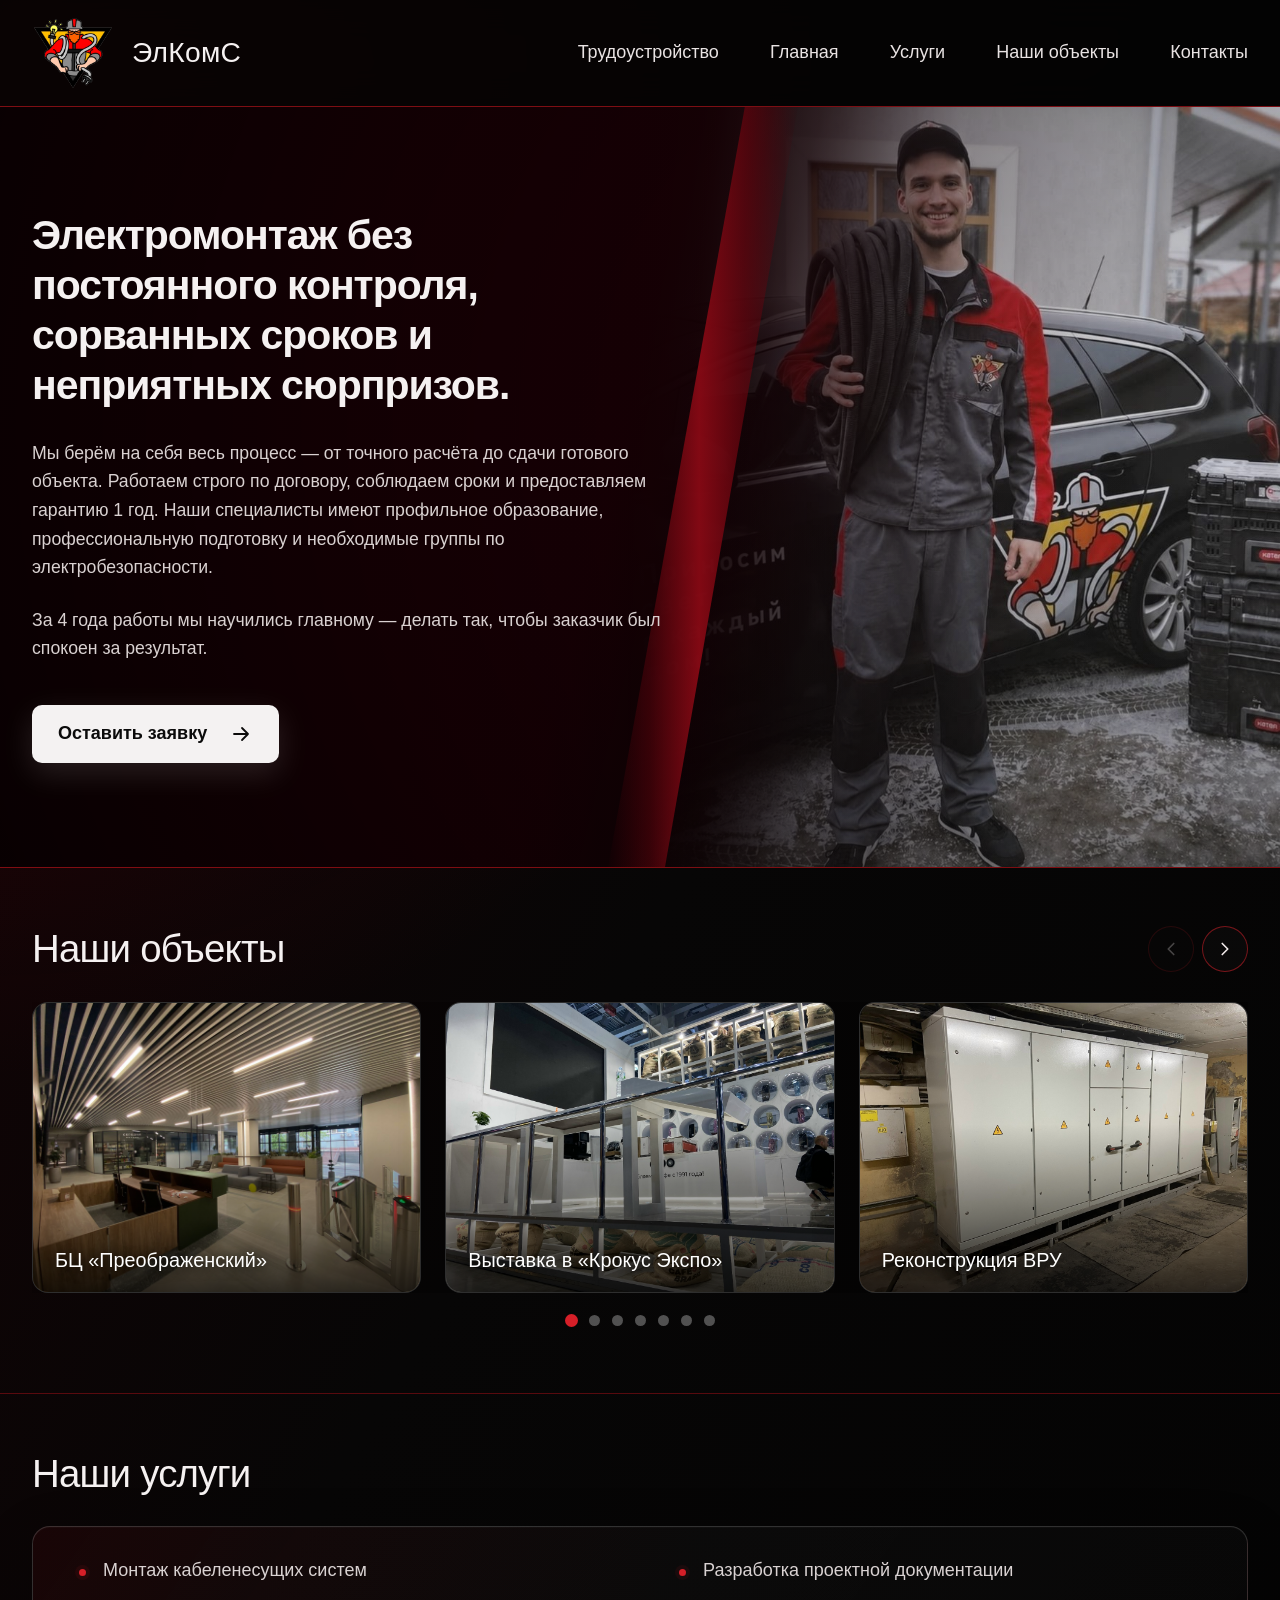
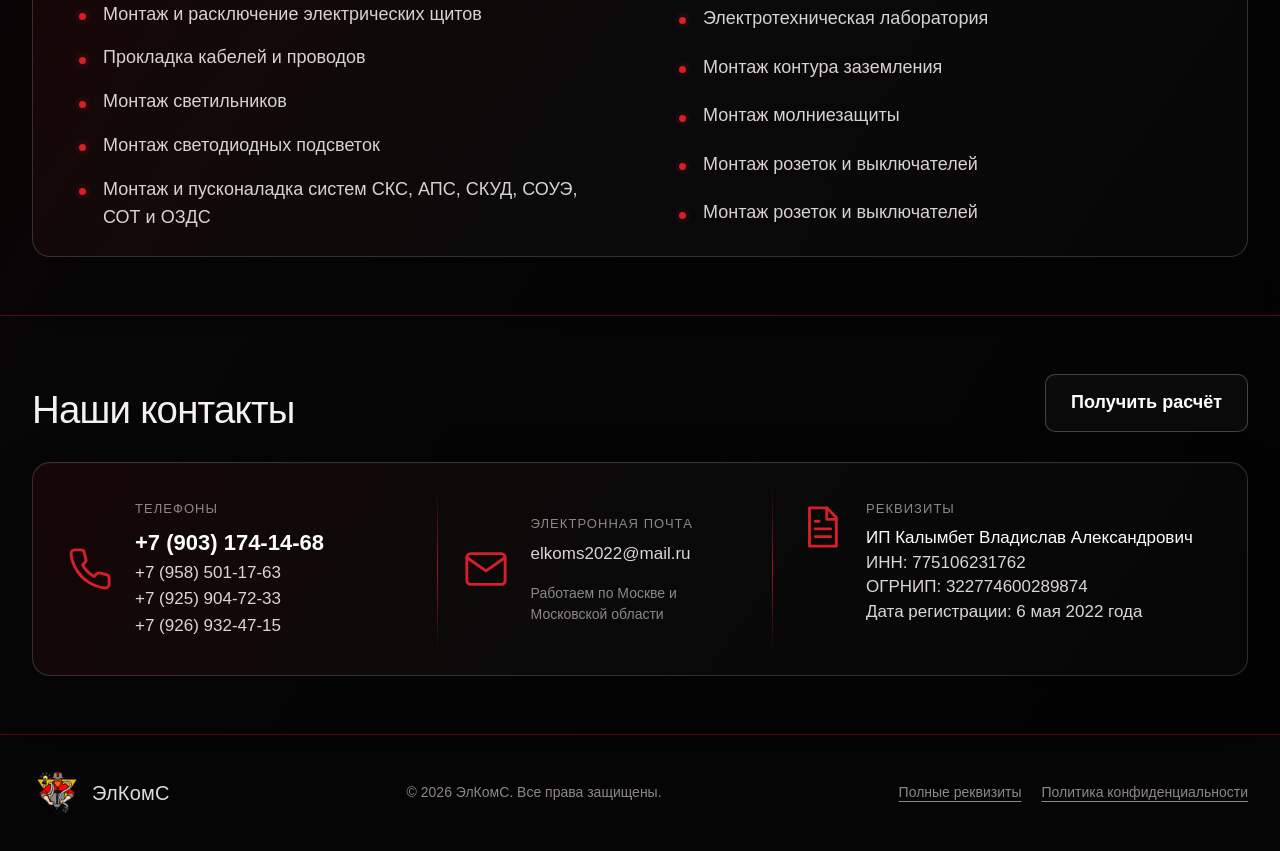
==== commit b3936865: "промежуточные правки. яндекс метрика" ====
--- a/index.html
+++ b/index.html
@@ -1,17 +1,17 @@
-<!doctype html>
+﻿<!doctype html>
 <html lang="ru">
 <head>
   <meta charset="utf-8">
   <meta name="viewport" content="width=device-width, initial-scale=1">
 
-  <title>ЭлКомс — электромонтажные работы в Москве и МО</title>
+  <title>ЭлКомС — электромонтажные работы в Москве и МО</title>
   <meta name="description" content="Электромонтаж, сборка электрощитов, АПС, СОУЭ, СКУД и видеонаблюдение в Москве и Московской области. Работа по договору, соблюдение сроков, гарантия 1 год.">
   <meta name="robots" content="index, follow">
   <link rel="canonical" href="https://elkoms2022.ru/">
 
   <meta property="og:type" content="website">
   <meta property="og:locale" content="ru_RU">
-  <meta property="og:title" content="ЭлКомс — электромонтаж без неприятных сюрпризов">
+  <meta property="og:title" content="ЭлКомС — электромонтаж без неприятных сюрпризов">
   <meta property="og:description" content="Берём на себя весь процесс: от расчёта до сдачи готового объекта. Москва и Московская область.">
   <meta property="og:url" content="https://elkoms2022.ru/">
   <meta property="og:image" content="https://elkoms2022.ru/assets/images/og-image.jpg">
@@ -27,7 +27,7 @@
   {
     "@context": "https://schema.org",
     "@type": "Electrician",
-    "name": "ЭлКомс",
+    "name": "ЭлКомС",
     "legalName": "ИП Калымбет Владислав Александрович",
     "taxID": "775106231762",
     "foundingDate": "2022-05-06",
@@ -41,18 +41,34 @@
     "priceRange": "₽₽"
   }
   </script>
+  <!-- Yandex.Metrika counter -->
+  <script type="text/javascript">
+    (function(m,e,t,r,i,k,a){
+        m[i]=m[i]||function(){(m[i].a=m[i].a||[]).push(arguments)};
+        m[i].l=1*new Date();
+        for (var j = 0; j < document.scripts.length; j++) {if (document.scripts[j].src === r) { return; }}
+        k=e.createElement(t),a=e.getElementsByTagName(t)[0],k.async=1,k.src=r,a.parentNode.insertBefore(k,a)
+    })(window, document,'script','https://mc.yandex.ru/metrika/tag.js?id=111076808', 'ym');
+
+    ym(111076808, 'init', {ssr:true, webvisor:true, clickmap:true, ecommerce:"dataLayer", referrer: document.referrer, url: location.href, accurateTrackBounce:true, trackLinks:true});
+  </script>
+  <!-- /Yandex.Metrika counter -->
 </head>
 <body>
+  <noscript><div><img src="https://mc.yandex.ru/watch/111076808" style="position:absolute; left:-9999px;" alt=""></div></noscript>
+  <span class="page-top-anchor" id="top" aria-hidden="true"></span>
   <a class="skip-link" href="#main-content">Перейти к содержимому</a>
 
-  <header class="site-header" id="top">
+  <header class="site-header">
     <div class="container header-inner">
-      <a class="brand" href="#top" aria-label="ЭлКомс — на главную">
-        <img class="brand-logo" src="/assets/images/logo.png" alt="Логотип компании ЭлКомс" width="82" height="82">
-        <span class="brand-name">ЭлКомс</span>
+      <a class="brand" href="#top" aria-label="ЭлКомС — на главную">
+        <img class="brand-logo" src="/assets/images/logo.png" alt="Логотип компании ЭлКомС" width="82" height="82">
+        <span class="brand-name">ЭлКомС</span>
       </a>
 
       <nav class="main-nav" aria-label="Основная навигация">
+        <button class="nav-button js-open-employment" type="button">Трудоустройство</button>
+        <a href="#top">Главная</a>
         <a href="#services">Услуги</a>
         <a href="#projects">Наши объекты</a>
         <a href="#contacts">Контакты</a>
@@ -62,7 +78,7 @@
 
   <main id="main-content">
     <section class="hero" aria-labelledby="hero-title">
-      <div class="hero-photo" role="img" aria-label="Специалист компании ЭлКомс рядом с фирменным автомобилем"></div>
+      <div class="hero-photo" role="img" aria-label="Специалист компании ЭлКомС рядом с фирменным автомобилем"></div>
       <div class="hero-shade"></div>
       <div class="hero-accent" aria-hidden="true"></div>
 
@@ -117,21 +133,21 @@
         <div class="services-panel">
           <ul class="services-list">
             <li>Монтаж кабеленесущих систем</li>
-            <li>Монтаж и подключение электрических щитов</li>
+            <li>Монтаж и расключение электрических щитов</li>
             <li>Прокладка кабелей и проводов</li>
-            <li>Монтаж осветительных приборов</li>
+            <li>Монтаж светильников</li>
+            <li>Монтаж светодиодных подсветок</li>
+            <li>Монтаж и пусконаладка систем СКС, АПС, СКУД, СОУЭ, СОТ и ОЗДС</li>
+          </ul>
+
+          <ul class="services-list">
+            <li>Разработка проектной документации</li>
+            <li>Электротехническая лаборатория</li>
+            <li>Монтаж контура заземления</li>
+            <li>Монтаж молниезащиты</li>
+            <li>Монтаж розеток и выключателей</li>
             <li>Монтаж розеток и выключателей</li>
           </ul>
-
-          <ul class="services-list">
-            <li>Проектирование</li>
-            <li>Разработка проектной документации</li>
-            <li>Электротехническая лаборатория</li>
-            <li>Установка контура заземления</li>
-            <li>Установка систем молниезащиты</li>
-          </ul>
-
-          <p class="services-note">Также выполняем монтаж и пусконаладку систем СКС, АПС, СКУД, СОУЭ, СОТ, СОТС, ОПС и ОЗДС.</p>
         </div>
       </div>
     </section>
@@ -190,12 +206,12 @@
 
   <footer class="site-footer">
     <div class="container footer-inner">
-      <a class="brand brand-small" href="#top" aria-label="ЭлКомс — наверх">
+      <a class="brand brand-small" href="#top" aria-label="ЭлКомС — наверх">
         <img class="brand-logo" src="/assets/images/logo.png" alt="" width="56" height="56">
-        <span class="brand-name">ЭлКомс</span>
+        <span class="brand-name">ЭлКомС</span>
       </a>
 
-      <p>© <span id="current-year">2026</span> ЭлКомс. Все права защищены.</p>
+      <p>© <span id="current-year">2026</span> ЭлКомС. Все права защищены.</p>
 
       <div class="footer-actions">
         <button class="footer-link" id="open-fullrek-footer" type="button">Полные реквизиты</button>
@@ -286,6 +302,33 @@
 
         <p class="form-status" id="form-status" role="status" aria-live="polite"></p>
       </form>
+    </div>
+  </dialog>
+
+  <!-- Трудоустройство -->
+  <dialog class="request-dialog" id="employment-dialog" aria-labelledby="employment-title">
+    <div class="request-shell employment-shell">
+      <button class="dialog-close request-close" id="employment-close" type="button" aria-label="Закрыть форму трудоустройства">
+        <svg viewBox="0 0 24 24" aria-hidden="true"><path d="M18 6 6 18M6 6l12 12"/></svg>
+      </button>
+
+      <p class="eyebrow">Работа в ЭлКомС</p>
+      <h2 id="employment-title">Трудоустройство</h2>
+      <p class="request-intro employment-intro">Ты электромонтажник и ищешь работу, где можно развиваться? Приглашаем тебя в наш сплочённый коллектив. Понятные задачи, поддержка опытных коллег и индивидуальный подход к каждому специалисту. Стань частью ЭлКомС и развивайся вместе с нами.</p>
+
+      <figure class="employment-photo">
+        <img src="/assets/images/findwork.jpg" alt="Электромонтажник ЭлКомС рядом с собранным электрощитом" width="1200" height="1600" loading="lazy" decoding="async">
+        <div class="employment-actions">
+          <a class="button button-red" href="https://hh.ru/employer/9999933?hhtmFrom=vacancy&amp;tab=DESCRIPTION" target="_blank" rel="noopener">
+            <span>Вакансия на hh.ru</span>
+            <svg viewBox="0 0 24 24" aria-hidden="true"><path d="M7 17 17 7M9 7h8v8"/></svg>
+          </a>
+          <a class="button button-outline employment-outline" href="https://www.avito.ru/moskva/vakansii/elektromontazhnik_3175255024?utm_campaign=native&amp;utm_medium=item_page_android&amp;utm_source=soc_sharing" target="_blank" rel="noopener">
+            <span>Вакансия на Авито</span>
+            <svg viewBox="0 0 24 24" aria-hidden="true"><path d="M7 17 17 7M9 7h8v8"/></svg>
+          </a>
+        </div>
+      </figure>
     </div>
   </dialog>
 
--- a/assets/css/styles.css
+++ b/assets/css/styles.css
@@ -61,6 +61,11 @@
   mask-image: linear-gradient(to bottom, black, transparent 72%);
 }
 
+.page-top-anchor {
+  position: absolute;
+  top: 0;
+}
+
 img {
   max-width: 100%;
   height: auto;
@@ -162,13 +167,20 @@
   font-size: 18px;
 }
 
-.main-nav a {
+.main-nav a,
+.nav-button {
   position: relative;
+  border: 0;
+  padding: 0;
+  background: transparent;
   color: #e9e3e3;
+  cursor: pointer;
+  font: inherit;
   transition: color 0.2s ease;
 }
 
-.main-nav a::after {
+.main-nav a::after,
+.nav-button::after {
   content: "";
   position: absolute;
   left: 0;
@@ -180,12 +192,16 @@
 }
 
 .main-nav a:hover,
-.main-nav a:focus-visible {
+.main-nav a:focus-visible,
+.nav-button:hover,
+.nav-button:focus-visible {
   color: #fff;
 }
 
 .main-nav a:hover::after,
-.main-nav a:focus-visible::after {
+.main-nav a:focus-visible::after,
+.nav-button:hover::after,
+.nav-button:focus-visible::after {
   right: 0;
 }
 
@@ -348,6 +364,7 @@
 
 .button:focus-visible,
 .icon-button:focus-visible,
+.nav-button:focus-visible,
 .project-card:focus-visible,
 .dialog-close:focus-visible,
 .gallery-arrow:focus-visible,
@@ -1032,6 +1049,15 @@
   padding: 42px;
 }
 
+.employment-shell {
+  display: flex;
+  height: min(92dvh, 880px);
+  max-height: min(92dvh, 880px);
+  flex-direction: column;
+  overflow: hidden;
+  padding-bottom: 0;
+}
+
 .request-close,
 .privacy-shell .dialog-close {
   position: absolute;
@@ -1051,6 +1077,73 @@
   margin: 0 55px 28px 0;
   color: var(--muted);
   font-size: 16px;
+}
+
+.employment-intro {
+  margin: 0;
+  line-height: 1.65;
+}
+
+.employment-photo {
+  position: relative;
+  flex: 1 1 auto;
+  margin: -8px -42px 0;
+  overflow: hidden;
+  min-height: 54%;
+  border-radius: 0 0 20px 20px;
+  background: #151111;
+}
+
+.employment-photo::after {
+  content: "";
+  position: absolute;
+  inset: 0;
+  pointer-events: none;
+  background:
+    linear-gradient(180deg, #0b0909 0%, rgba(11, 9, 9, 0.88) 7%, rgba(11, 9, 9, 0.22) 25%, transparent 42%),
+    linear-gradient(0deg, rgba(0, 0, 0, 0.8) 0%, rgba(0, 0, 0, 0.52) 25%, transparent 58%),
+    linear-gradient(90deg, rgba(0, 0, 0, 0.34), transparent 34%, transparent 66%, rgba(0, 0, 0, 0.24));
+}
+
+.employment-photo img {
+  width: 100%;
+  height: 100%;
+  object-fit: cover;
+  object-position: 56% 48%;
+}
+
+.employment-actions {
+  position: absolute;
+  right: 32px;
+  bottom: 30px;
+  left: 32px;
+  z-index: 1;
+  display: grid;
+  gap: 14px;
+}
+
+.employment-actions .button {
+  width: 100%;
+  min-height: 62px;
+  box-shadow: 0 16px 34px rgba(0, 0, 0, 0.4);
+}
+
+.employment-actions .button-red {
+  border-color: rgba(255, 255, 255, 0.18);
+  background: linear-gradient(135deg, #f43a44, #b90f18);
+}
+
+.employment-actions .employment-outline {
+  border-color: rgba(255, 255, 255, 0.72);
+  background: rgba(7, 7, 7, 0.72);
+  color: #fff;
+  backdrop-filter: blur(10px);
+}
+
+.employment-actions .employment-outline:hover {
+  border-color: #fff;
+  background: rgba(255, 255, 255, 0.94);
+  color: #0b0b0b;
 }
 
 .request-form {
@@ -1287,7 +1380,7 @@
 
 @media (max-width: 800px) {
   :root {
-    --header-height: auto;
+    --header-height: 132px;
   }
 
   body {
@@ -1299,7 +1392,8 @@
   }
 
   .site-header {
-    position: relative;
+    position: sticky;
+    top: 0;
   }
 
   .header-inner {
@@ -1333,7 +1427,8 @@
     font-size: 14px;
   }
 
-  .main-nav a::after {
+  .main-nav a::after,
+  .nav-button::after {
     bottom: -5px;
   }
 
@@ -1521,6 +1616,24 @@
     padding: 34px 22px 24px;
   }
 
+  .employment-shell {
+    height: min(92dvh, 820px);
+    max-height: min(92dvh, 820px);
+    padding-bottom: 0;
+  }
+
+  .employment-photo {
+    margin: -6px -22px 0;
+    min-height: 54%;
+  }
+
+  .employment-actions {
+    right: 20px;
+    bottom: 20px;
+    left: 20px;
+    gap: 10px;
+  }
+
   .request-close {
     top: 13px;
     right: 13px;
@@ -1542,16 +1655,71 @@
 }
 
 @media (max-width: 480px) {
+  :root {
+    --header-height: 148px;
+  }
+
+  .site-header {
+    background: rgba(4, 4, 4, 0.92);
+  }
+
+  .header-inner {
+    gap: 8px;
+    padding-block: 10px 9px;
+  }
+
+  .brand-logo {
+    width: 54px;
+    height: 54px;
+  }
+
+  .brand-name {
+    font-size: 27px;
+  }
+
   .hero {
-    min-height: 830px;
+    min-height: 870px;
+  }
+
+  .hero-photo {
+    inset: 48% 0 0;
+    background-position: 62% 0%;
   }
 
   .hero-inner {
-    padding-bottom: 300px;
+    padding-bottom: 330px;
   }
 
   .main-nav {
-    font-size: 13px;
+    display: flex;
+    flex-wrap: wrap;
+    justify-content: space-between;
+    gap: 8px 12px;
+    padding-top: 2px;
+    border-top: 0;
+    font-size: 13.5px;
+  }
+
+  .main-nav a,
+  .nav-button {
+    min-height: 28px;
+    padding: 4px 0;
+    color: #e9e3e3;
+    line-height: 1.2;
+    white-space: nowrap;
+  }
+
+  .main-nav a::after,
+  .nav-button::after {
+    display: block;
+    bottom: -3px;
+  }
+
+  .main-nav a:hover,
+  .main-nav a:focus-visible,
+  .nav-button:hover,
+  .nav-button:focus-visible {
+    color: #fff;
   }
 
   .projects-heading .carousel-arrows {
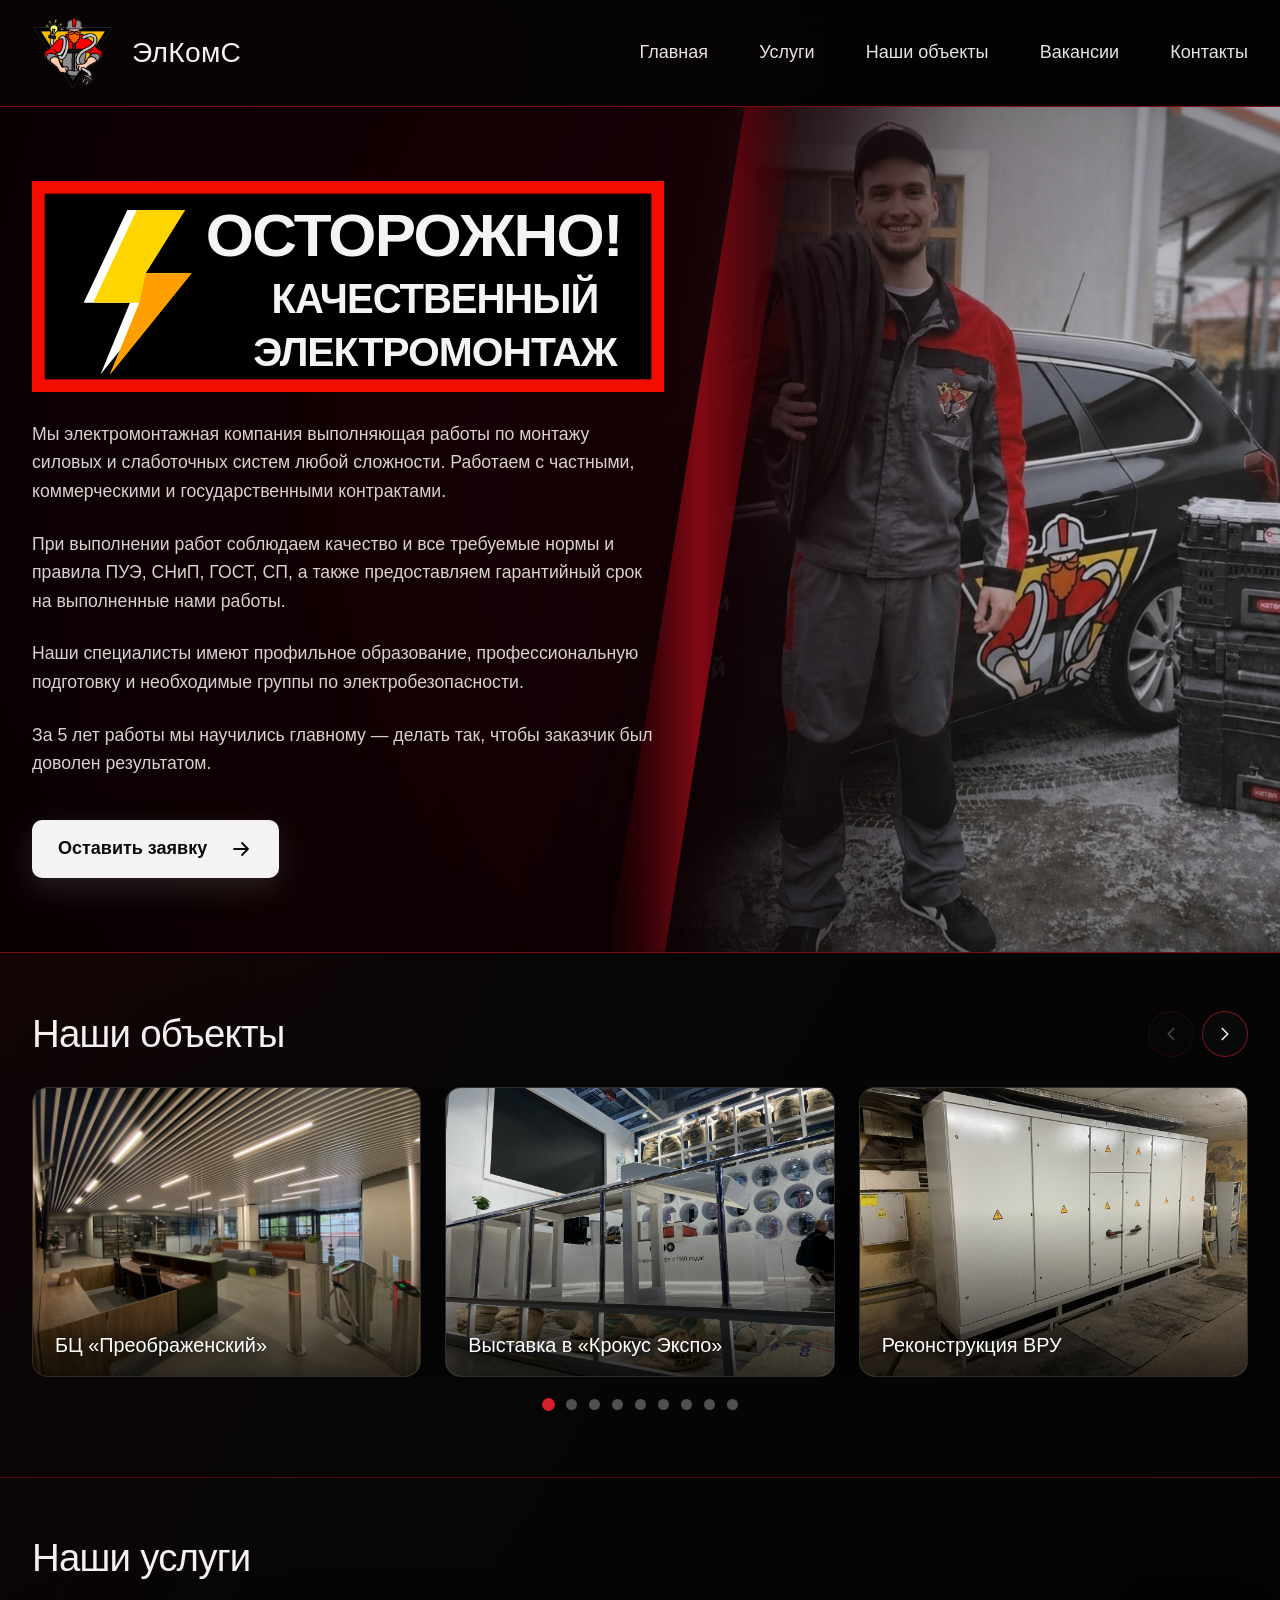
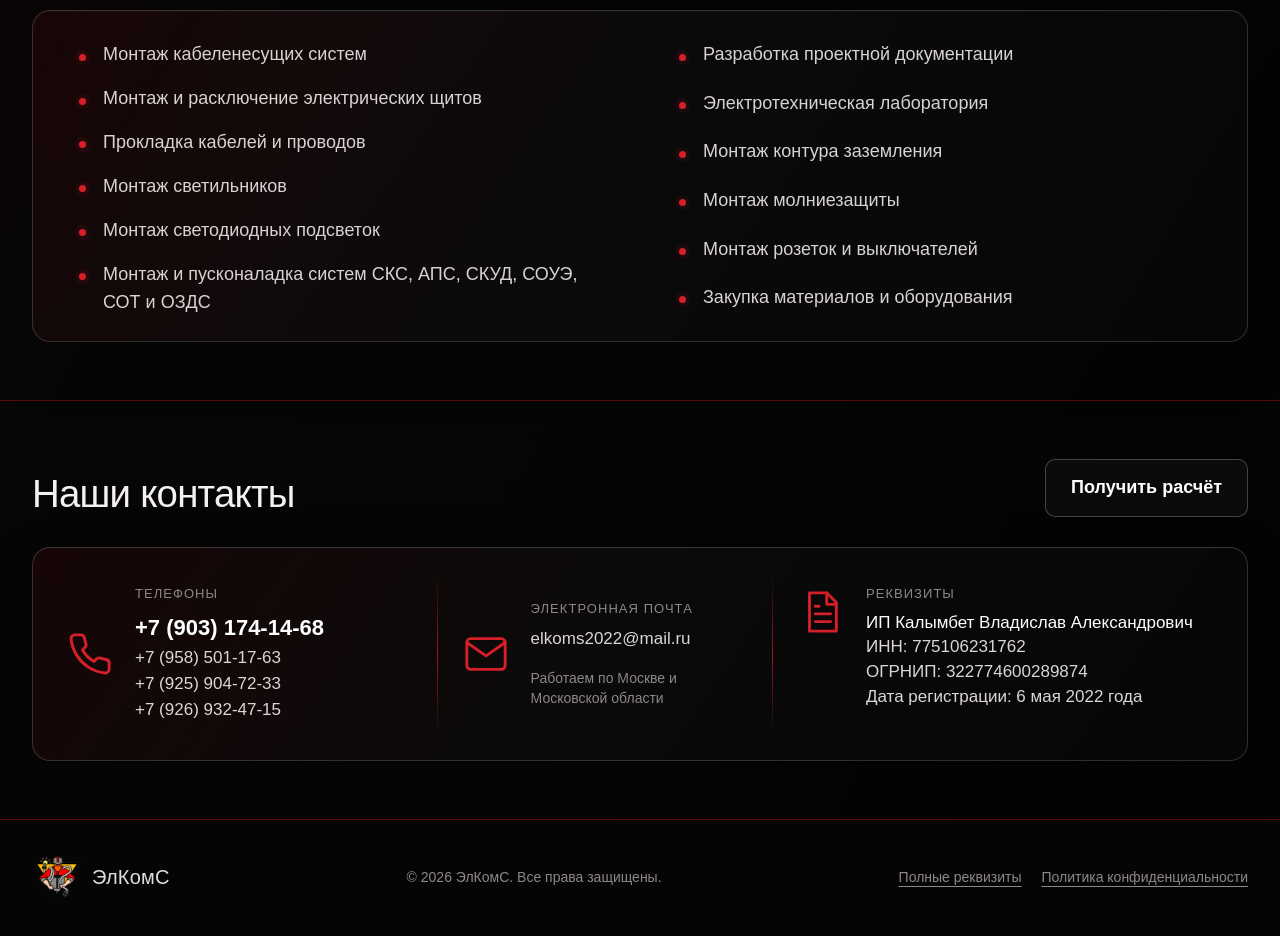
==== commit 8045fadf: "добавлено больше фотографий" ====
--- a/index.html
+++ b/index.html
@@ -21,7 +21,7 @@
   <link rel="apple-touch-icon" href="/assets/images/apple-touch-icon.png">
 
 <link rel="preload" href="/assets/images/hero-new.jpg" as="image">
-  <link rel="stylesheet" href="/assets/css/styles.css">
+  <link rel="stylesheet" href="/assets/css/styles.css?v=20260728-2">
 
   <script type="application/ld+json">
   {
@@ -67,10 +67,10 @@
       </a>
 
       <nav class="main-nav" aria-label="Основная навигация">
-        <button class="nav-button js-open-employment" type="button">Трудоустройство</button>
         <a href="#top">Главная</a>
         <a href="#services">Услуги</a>
         <a href="#projects">Наши объекты</a>
+        <button class="nav-button js-open-employment" type="button">Вакансии</button>
         <a href="#contacts">Контакты</a>
       </nav>
     </div>
@@ -84,11 +84,16 @@
 
       <div class="container hero-inner">
         <div class="hero-copy">
-          <h1 id="hero-title">Электромонтаж без постоянного контроля, сорванных сроков и неприятных сюрпризов.</h1>
-
-          <p>Мы берём на себя весь процесс — от точного расчёта до сдачи готового объекта. Работаем строго по договору, соблюдаем сроки и предоставляем гарантию 1 год. Наши специалисты имеют профильное образование, профессиональную подготовку и необходимые группы по электробезопасности.</p>
-
-          <p>За 4 года работы мы научились главному — делать так, чтобы заказчик был спокоен за результат.</p>
+          <h1 class="hero-title-sign" id="hero-title">
+            <span class="visually-hidden">Осторожно! Качественный электромонтаж</span>
+            <img src="/assets/images/hero-warning.svg?v=20260728-1" alt="" width="1200" height="400" fetchpriority="high">
+          </h1>
+
+          <p>Мы электромонтажная компания выполняющая работы по монтажу силовых и слаботочных систем любой сложности. Работаем с частными, коммерческими и государственными контрактами.</p>
+          <p>При выполнении работ соблюдаем качество и все требуемые нормы и правила ПУЭ, СНиП, ГОСТ, СП, а также предоставляем гарантийный срок на выполненные нами работы.</p> 
+          <p>Наши специалисты имеют профильное образование, профессиональную подготовку и необходимые группы по электробезопасности.</p>
+
+          <p>За 5 лет работы мы научились главному — делать так, чтобы заказчик был доволен результатом.</p>
 
           <button class="button button-light js-open-request" type="button">
             <span>Оставить заявку</span>
@@ -146,7 +151,7 @@
             <li>Монтаж контура заземления</li>
             <li>Монтаж молниезащиты</li>
             <li>Монтаж розеток и выключателей</li>
-            <li>Монтаж розеток и выключателей</li>
+            <li>Закупка материалов и оборудования</li>
           </ul>
         </div>
       </div>
@@ -261,7 +266,7 @@
 
       <p class="eyebrow">Обсудим ваш объект</p>
       <h2 id="request-title">Оставить заявку</h2>
-      <p class="request-intro">Оставьте контакты — мы уточним задачу и подготовим понятный расчёт без скрытых расходов.</p>
+      <p class="request-intro">Оставьте контакты — мы уточним задачу и подготовим коммерческое предложение.</p>
 
       <form class="request-form" id="request-form" action="/send-form.php" method="post" novalidate>
         <label>
@@ -314,12 +319,12 @@
 
       <p class="eyebrow">Работа в ЭлКомС</p>
       <h2 id="employment-title">Трудоустройство</h2>
-      <p class="request-intro employment-intro">Ты электромонтажник и ищешь работу, где можно развиваться? Приглашаем тебя в наш сплочённый коллектив. Понятные задачи, поддержка опытных коллег и индивидуальный подход к каждому специалисту. Стань частью ЭлКомС и развивайся вместе с нами.</p>
+      <p class="request-intro employment-intro">Ты электромонтажник или ответственный прораб, и ищешь работу где можно развиваться? Приглашаем тебя в наш сплочённый коллектив. Понятные задачи, поддержка опытных коллег и индивидуальный подход к каждому специалисту. Стань частью ЭлКомС и развивайся вместе с нами.</p>
 
       <figure class="employment-photo">
         <img src="/assets/images/findwork.jpg" alt="Электромонтажник ЭлКомС рядом с собранным электрощитом" width="1200" height="1600" loading="lazy" decoding="async">
         <div class="employment-actions">
-          <a class="button button-red" href="https://hh.ru/employer/9999933?hhtmFrom=vacancy&amp;tab=DESCRIPTION" target="_blank" rel="noopener">
+          <a class="button button-outline employment-outline" href="https://hh.ru/employer/9999933?hhtmFrom=vacancy&amp;tab=DESCRIPTION" target="_blank" rel="noopener">
             <span>Вакансия на hh.ru</span>
             <svg viewBox="0 0 24 24" aria-hidden="true"><path d="M7 17 17 7M9 7h8v8"/></svg>
           </a>
--- a/assets/css/styles.css
+++ b/assets/css/styles.css
@@ -121,6 +121,18 @@
   transform: translateY(0);
 }
 
+.visually-hidden {
+  position: absolute !important;
+  width: 1px !important;
+  height: 1px !important;
+  margin: -1px !important;
+  overflow: hidden !important;
+  clip: rect(0 0 0 0) !important;
+  white-space: nowrap !important;
+  border: 0 !important;
+  padding: 0 !important;
+}
+
 .site-header {
   position: sticky;
   top: 0;
@@ -168,7 +180,9 @@
 }
 
 .main-nav a,
-.nav-button {
+.main-nav .nav-button {
+  appearance: none;
+  -webkit-appearance: none;
   position: relative;
   border: 0;
   padding: 0;
@@ -180,7 +194,7 @@
 }
 
 .main-nav a::after,
-.nav-button::after {
+.main-nav .nav-button::after {
   content: "";
   position: absolute;
   left: 0;
@@ -193,15 +207,15 @@
 
 .main-nav a:hover,
 .main-nav a:focus-visible,
-.nav-button:hover,
-.nav-button:focus-visible {
+.main-nav .nav-button:hover,
+.main-nav .nav-button:focus-visible {
   color: #fff;
 }
 
 .main-nav a:hover::after,
 .main-nav a:focus-visible::after,
-.nav-button:hover::after,
-.nav-button:focus-visible::after {
+.main-nav .nav-button:hover::after,
+.main-nav .nav-button:focus-visible::after {
   right: 0;
 }
 
@@ -314,6 +328,18 @@
   text-wrap: balance;
 }
 
+.hero-title-sign {
+  width: 100%;
+  max-width: none !important;
+  line-height: 0;
+}
+
+.hero-title-sign img {
+  display: block;
+  width: 100%;
+  height: auto;
+}
+
 .hero p {
   max-width: 630px;
   margin: 0 0 24px;
@@ -364,7 +390,7 @@
 
 .button:focus-visible,
 .icon-button:focus-visible,
-.nav-button:focus-visible,
+.main-nav .nav-button:focus-visible,
 .project-card:focus-visible,
 .dialog-close:focus-visible,
 .gallery-arrow:focus-visible,
@@ -1125,25 +1151,31 @@
 .employment-actions .button {
   width: 100%;
   min-height: 62px;
-  box-shadow: 0 16px 34px rgba(0, 0, 0, 0.4);
+  border-color: rgba(255, 255, 255, 0.66);
+  background: rgba(10, 9, 9, 0.24);
+  color: #fff;
+  text-shadow: 0 2px 12px rgba(0, 0, 0, 0.72);
+  box-shadow:
+    inset 0 1px 0 rgba(255, 255, 255, 0.14),
+    0 16px 34px rgba(0, 0, 0, 0.28);
+  backdrop-filter: blur(8px) saturate(115%);
 }
 
 .employment-actions .button-red {
-  border-color: rgba(255, 255, 255, 0.18);
-  background: linear-gradient(135deg, #f43a44, #b90f18);
+  border-color: rgba(255, 72, 82, 0.82);
+  background: rgba(185, 15, 24, 0.22);
 }
 
 .employment-actions .employment-outline {
-  border-color: rgba(255, 255, 255, 0.72);
-  background: rgba(7, 7, 7, 0.72);
+  border-color: rgba(255, 255, 255, 0.62);
+  background: rgba(7, 7, 7, 0.18);
+}
+
+.employment-actions .button-red:hover,
+.employment-actions .employment-outline:hover {
+  border-color: rgba(255, 255, 255, 0.9);
+  background: rgba(255, 255, 255, 0.16);
   color: #fff;
-  backdrop-filter: blur(10px);
-}
-
-.employment-actions .employment-outline:hover {
-  border-color: #fff;
-  background: rgba(255, 255, 255, 0.94);
-  color: #0b0b0b;
 }
 
 .request-form {
@@ -1428,7 +1460,7 @@
   }
 
   .main-nav a::after,
-  .nav-button::after {
+  .main-nav .nav-button::after {
     bottom: -5px;
   }
 
@@ -1701,7 +1733,7 @@
   }
 
   .main-nav a,
-  .nav-button {
+  .main-nav .nav-button {
     min-height: 28px;
     padding: 4px 0;
     color: #e9e3e3;
@@ -1710,15 +1742,15 @@
   }
 
   .main-nav a::after,
-  .nav-button::after {
+  .main-nav .nav-button::after {
     display: block;
     bottom: -3px;
   }
 
   .main-nav a:hover,
   .main-nav a:focus-visible,
-  .nav-button:hover,
-  .nav-button:focus-visible {
+  .main-nav .nav-button:hover,
+  .main-nav .nav-button:focus-visible {
     color: #fff;
   }
 
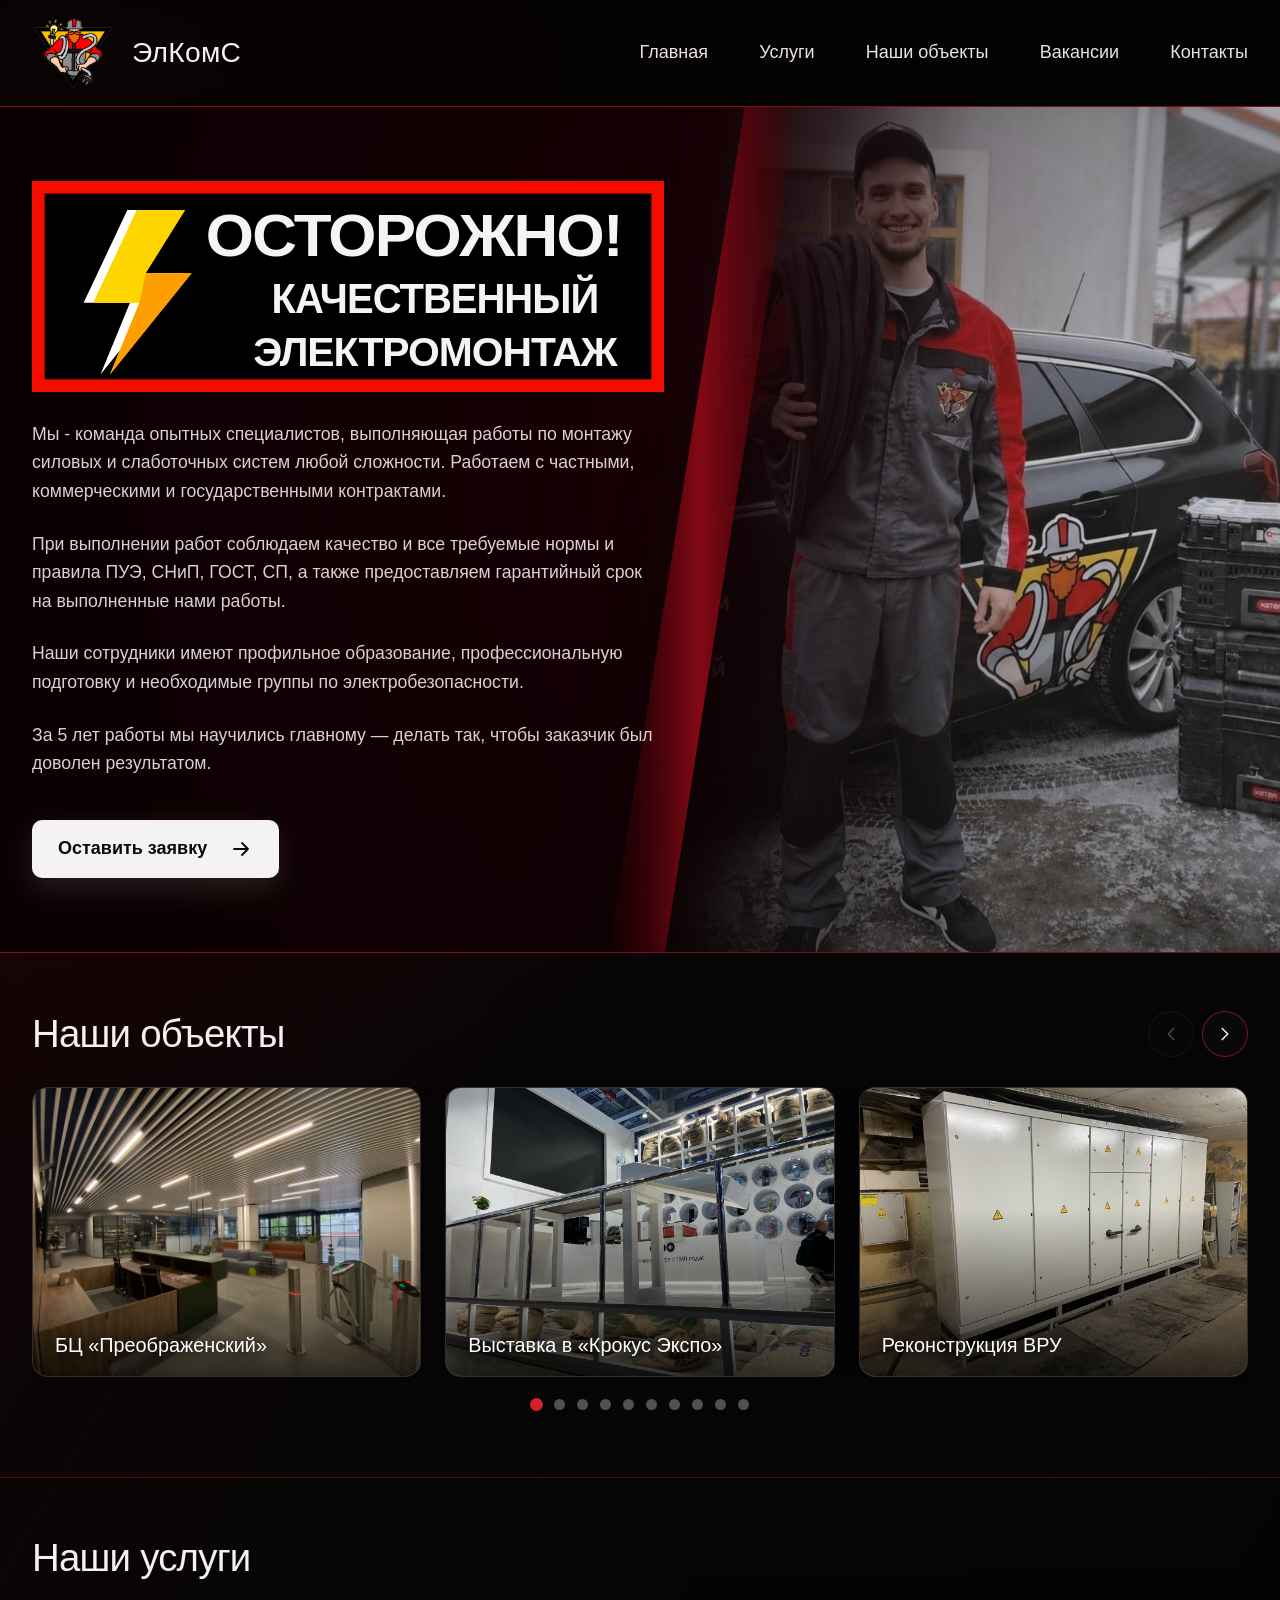
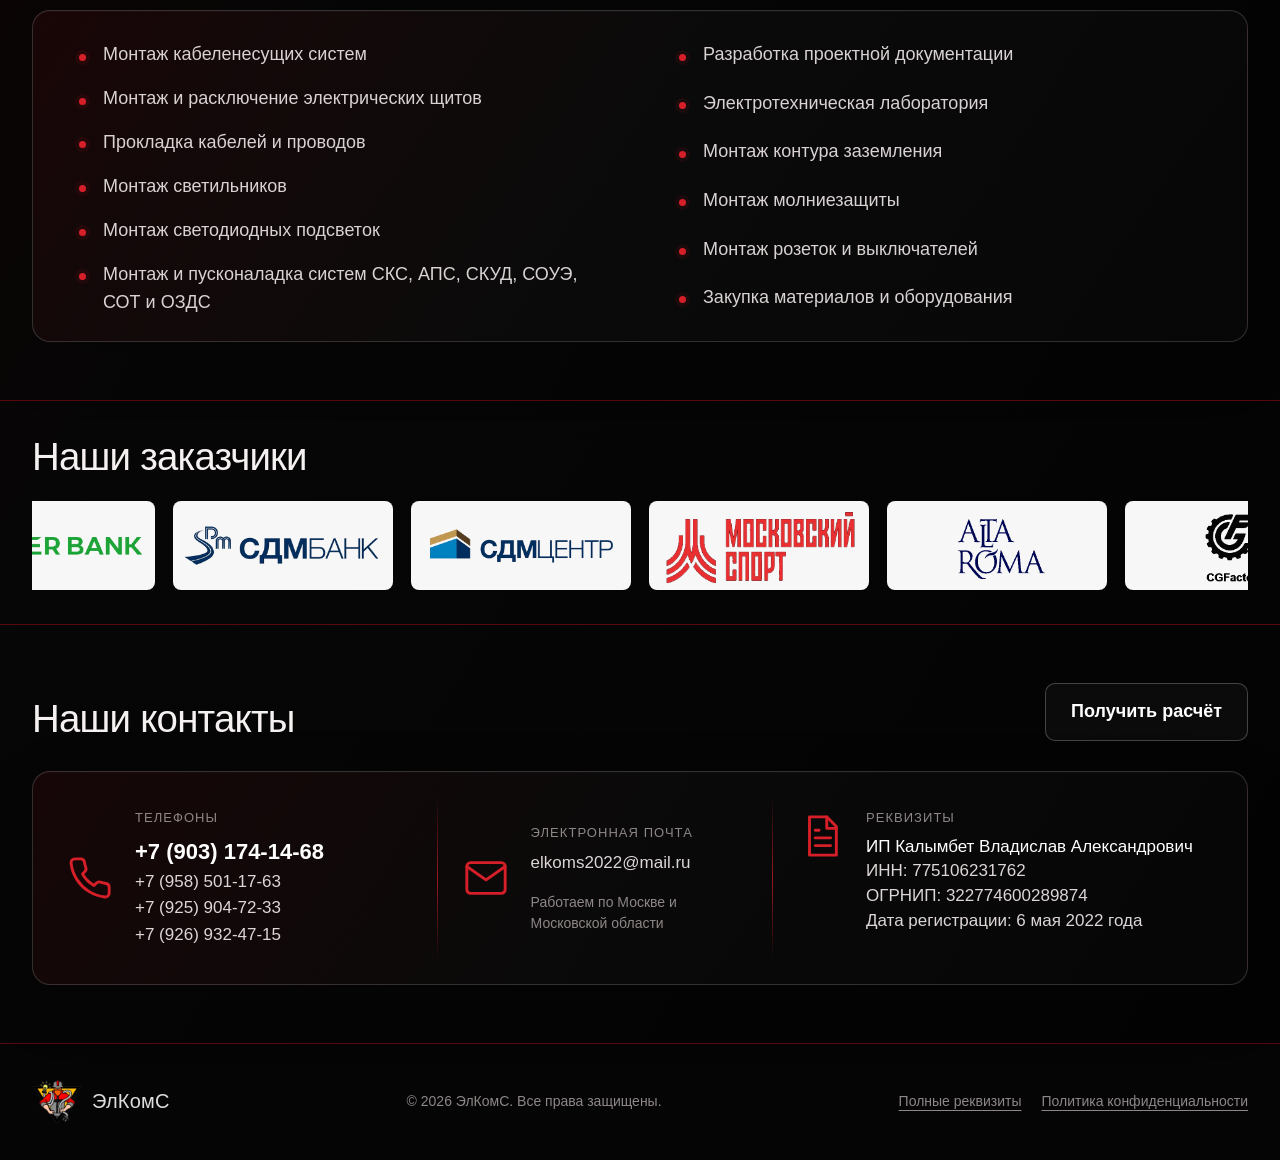
==== commit 374f9269: "логотопы компаний наши заказчики" ====
--- a/index.html
+++ b/index.html
@@ -21,7 +21,7 @@
   <link rel="apple-touch-icon" href="/assets/images/apple-touch-icon.png">
 
 <link rel="preload" href="/assets/images/hero-new.jpg" as="image">
-  <link rel="stylesheet" href="/assets/css/styles.css?v=20260728-2">
+  <link rel="stylesheet" href="/assets/css/styles.css?v=20260728-4">
 
   <script type="application/ld+json">
   {
@@ -89,9 +89,9 @@
             <img src="/assets/images/hero-warning.svg?v=20260728-1" alt="" width="1200" height="400" fetchpriority="high">
           </h1>
 
-          <p>Мы электромонтажная компания выполняющая работы по монтажу силовых и слаботочных систем любой сложности. Работаем с частными, коммерческими и государственными контрактами.</p>
+          <p>Мы - команда опытных специалистов, выполняющая работы по монтажу силовых и слаботочных систем любой сложности. Работаем с частными, коммерческими и государственными контрактами.</p>
           <p>При выполнении работ соблюдаем качество и все требуемые нормы и правила ПУЭ, СНиП, ГОСТ, СП, а также предоставляем гарантийный срок на выполненные нами работы.</p> 
-          <p>Наши специалисты имеют профильное образование, профессиональную подготовку и необходимые группы по электробезопасности.</p>
+          <p>Наши сотрудники имеют профильное образование, профессиональную подготовку и необходимые группы по электробезопасности.</p>
 
           <p>За 5 лет работы мы научились главному — делать так, чтобы заказчик был доволен результатом.</p>
 
@@ -153,6 +153,33 @@
             <li>Монтаж розеток и выключателей</li>
             <li>Закупка материалов и оборудования</li>
           </ul>
+        </div>
+      </div>
+    </section>
+
+    <section class="section customers-section" aria-labelledby="customers-title">
+      <div class="container customers-inner">
+        <h2 id="customers-title">Наши заказчики</h2>
+
+        <div class="customers-marquee" aria-label="Логотипы заказчиков">
+          <div class="customers-track">
+            <div class="customers-set">
+              <img src="/assets/images/clients/01.png" alt="Sber Bank" width="712" height="288" loading="eager" decoding="async">
+              <img src="/assets/images/clients/02.png" alt="СДМ-Банк" width="712" height="288" loading="eager" decoding="async">
+              <img src="/assets/images/clients/06.png" alt="СДМ Центр" width="712" height="288" loading="eager" decoding="async">
+              <img src="/assets/images/clients/03.png" alt="Московский спорт" width="712" height="288" loading="eager" decoding="async">
+              <img src="/assets/images/clients/04.png" alt="Alta Roma" width="712" height="288" loading="eager" decoding="async">
+              <img src="/assets/images/clients/05.png" alt="GF" width="712" height="288" loading="eager" decoding="async">
+            </div>
+            <div class="customers-set" aria-hidden="true">
+              <img src="/assets/images/clients/01.png" alt="" width="712" height="288" loading="eager" decoding="async">
+              <img src="/assets/images/clients/02.png" alt="" width="712" height="288" loading="eager" decoding="async">
+              <img src="/assets/images/clients/06.png" alt="" width="712" height="288" loading="eager" decoding="async">
+              <img src="/assets/images/clients/03.png" alt="" width="712" height="288" loading="eager" decoding="async">
+              <img src="/assets/images/clients/04.png" alt="" width="712" height="288" loading="eager" decoding="async">
+              <img src="/assets/images/clients/05.png" alt="" width="712" height="288" loading="eager" decoding="async">
+            </div>
+          </div>
         </div>
       </div>
     </section>
@@ -462,8 +489,8 @@
     </article>
   </dialog>
 
-  <script src="/assets/js/projects.js" defer></script>
-  <script src="/assets/js/main.js" defer></script>
+  <script src="/assets/js/projects.js?v=20260728-1" defer></script>
+  <script src="/assets/js/main.js?v=20260728-1" defer></script>
 
   <!-- ЯНДЕКС МЕТРИКА: после создания счётчика вставьте сюда код из кабинета Метрики. -->
 </body>
--- a/assets/css/styles.css
+++ b/assets/css/styles.css
@@ -524,6 +524,7 @@
   scroll-snap-type: x mandatory;
   scrollbar-width: none;
   overscroll-behavior-inline: contain;
+  touch-action: pan-y pinch-zoom;
 }
 
 .project-viewport::-webkit-scrollbar {
@@ -684,6 +685,75 @@
   font-size: 17px;
 }
 
+.customers-section {
+  padding-block: 34px;
+}
+
+.customers-section::before {
+  background:
+    radial-gradient(circle at 12% 50%, rgba(140, 10, 18, 0.22), transparent 34%),
+    linear-gradient(90deg, rgba(255, 255, 255, 0.02), transparent 42%);
+}
+
+.customers-inner {
+  display: grid;
+  grid-template-columns: 1fr;
+  gap: 22px;
+}
+
+.customers-inner h2 {
+  white-space: nowrap;
+}
+
+.customers-marquee {
+  min-width: 0;
+  overflow: hidden;
+}
+
+.customers-track,
+.customers-set {
+  display: flex;
+  align-items: center;
+  gap: clamp(12px, 1.4vw, 20px);
+}
+
+.customers-track {
+  justify-content: center;
+}
+
+.customers-set[aria-hidden="true"] {
+  display: none;
+}
+
+.customers-set img {
+  width: 220px;
+  height: 89px;
+  max-width: none;
+  flex: 0 0 auto;
+  display: block;
+  border: 0;
+  border-radius: 8px;
+  background: #f7f7f7;
+  object-fit: contain;
+}
+
+@keyframes customers-scroll {
+  from {
+    transform: translateX(0);
+  }
+
+  to {
+    transform: translateX(-50%);
+  }
+}
+
+@media (prefers-reduced-motion: reduce) {
+  .customers-track {
+    animation: none !important;
+    transform: none !important;
+  }
+}
+
 .contacts-panel {
   display: grid;
   grid-template-columns: 1.05fr 1px 0.95fr 1px 1.25fr;
@@ -951,6 +1021,7 @@
   border-radius: 18px;
   background: rgba(0, 0, 0, 0.7);
   box-shadow: var(--shadow);
+  touch-action: pan-y pinch-zoom;
 }
 
 .gallery-stage > img {
@@ -1465,26 +1536,33 @@
   }
 
   .hero {
-    min-height: 770px;
+    min-height: 0;
+    display: flex;
+    flex-direction: column;
   }
 
   .hero-photo {
-    inset: 43% 0 0;
+    position: relative;
+    inset: auto;
+    margin-top: -112px;
+    min-height: clamp(480px, 86vw, 620px);
+    flex: 0 0 auto;
+    order: 2;
     background-size: cover;
-    background-position: 62% 22%;
+    background-position: 62% 50%;
     -webkit-mask-image: linear-gradient(
       180deg,
       transparent 0%,
-      rgba(0, 0, 0, 0.18) 13%,
-      rgba(0, 0, 0, 0.82) 31%,
-      #000 46%
+      rgba(0, 0, 0, 0.22) 8%,
+      rgba(0, 0, 0, 0.86) 22%,
+      #000 34%
     );
     mask-image: linear-gradient(
       180deg,
       transparent 0%,
-      rgba(0, 0, 0, 0.18) 13%,
-      rgba(0, 0, 0, 0.82) 31%,
-      #000 46%
+      rgba(0, 0, 0, 0.22) 8%,
+      rgba(0, 0, 0, 0.86) 22%,
+      #000 34%
     );
   }
 
@@ -1507,7 +1585,9 @@
 
   .hero-inner {
     align-items: flex-start;
-    padding-block: 46px 280px;
+    min-height: 0;
+    order: 1;
+    padding-block: 46px 32px;
   }
 
   .hero-copy {
@@ -1573,6 +1653,38 @@
 
   .services-list li {
     font-size: 16px;
+  }
+
+  .customers-section {
+    padding-block: 28px;
+  }
+
+  .customers-inner {
+    gap: 18px;
+  }
+
+  .customers-inner h2 {
+    white-space: normal;
+  }
+
+  .customers-marquee {
+    margin-inline: -14px;
+  }
+
+  .customers-track {
+    width: max-content;
+    justify-content: flex-start;
+    padding-inline: 14px;
+    animation: customers-scroll 34s linear infinite;
+  }
+
+  .customers-set[aria-hidden="true"] {
+    display: flex;
+  }
+
+  .customers-set img {
+    width: 220px;
+    height: 89px;
   }
 
   .contacts-panel {
@@ -1614,6 +1726,16 @@
     width: calc(100vw - 24px);
     height: calc(100dvh - 28px);
     min-height: 0;
+    align-items: center;
+  }
+
+  .gallery-topbar,
+  .gallery-footer {
+    align-self: stretch;
+  }
+
+  .gallery-stage {
+    align-self: center;
   }
 
   .gallery-stage > img {
@@ -1710,16 +1832,17 @@
   }
 
   .hero {
-    min-height: 870px;
+    min-height: 0;
   }
 
   .hero-photo {
-    inset: 48% 0 0;
-    background-position: 62% 0%;
+    margin-top: -104px;
+    min-height: clamp(450px, 122vw, 540px);
+    background-position: 62% 48%;
   }
 
   .hero-inner {
-    padding-bottom: 330px;
+    padding-bottom: 28px;
   }
 
   .main-nav {
@@ -1766,6 +1889,20 @@
     font-size: 31px;
   }
 
+  .customers-track,
+  .customers-set {
+    gap: 12px;
+  }
+
+  .customers-marquee {
+    margin-inline: -14px;
+  }
+
+  .customers-set img {
+    width: 196px;
+    height: 79px;
+  }
+
   .contact-icon {
     width: 38px;
     height: 38px;
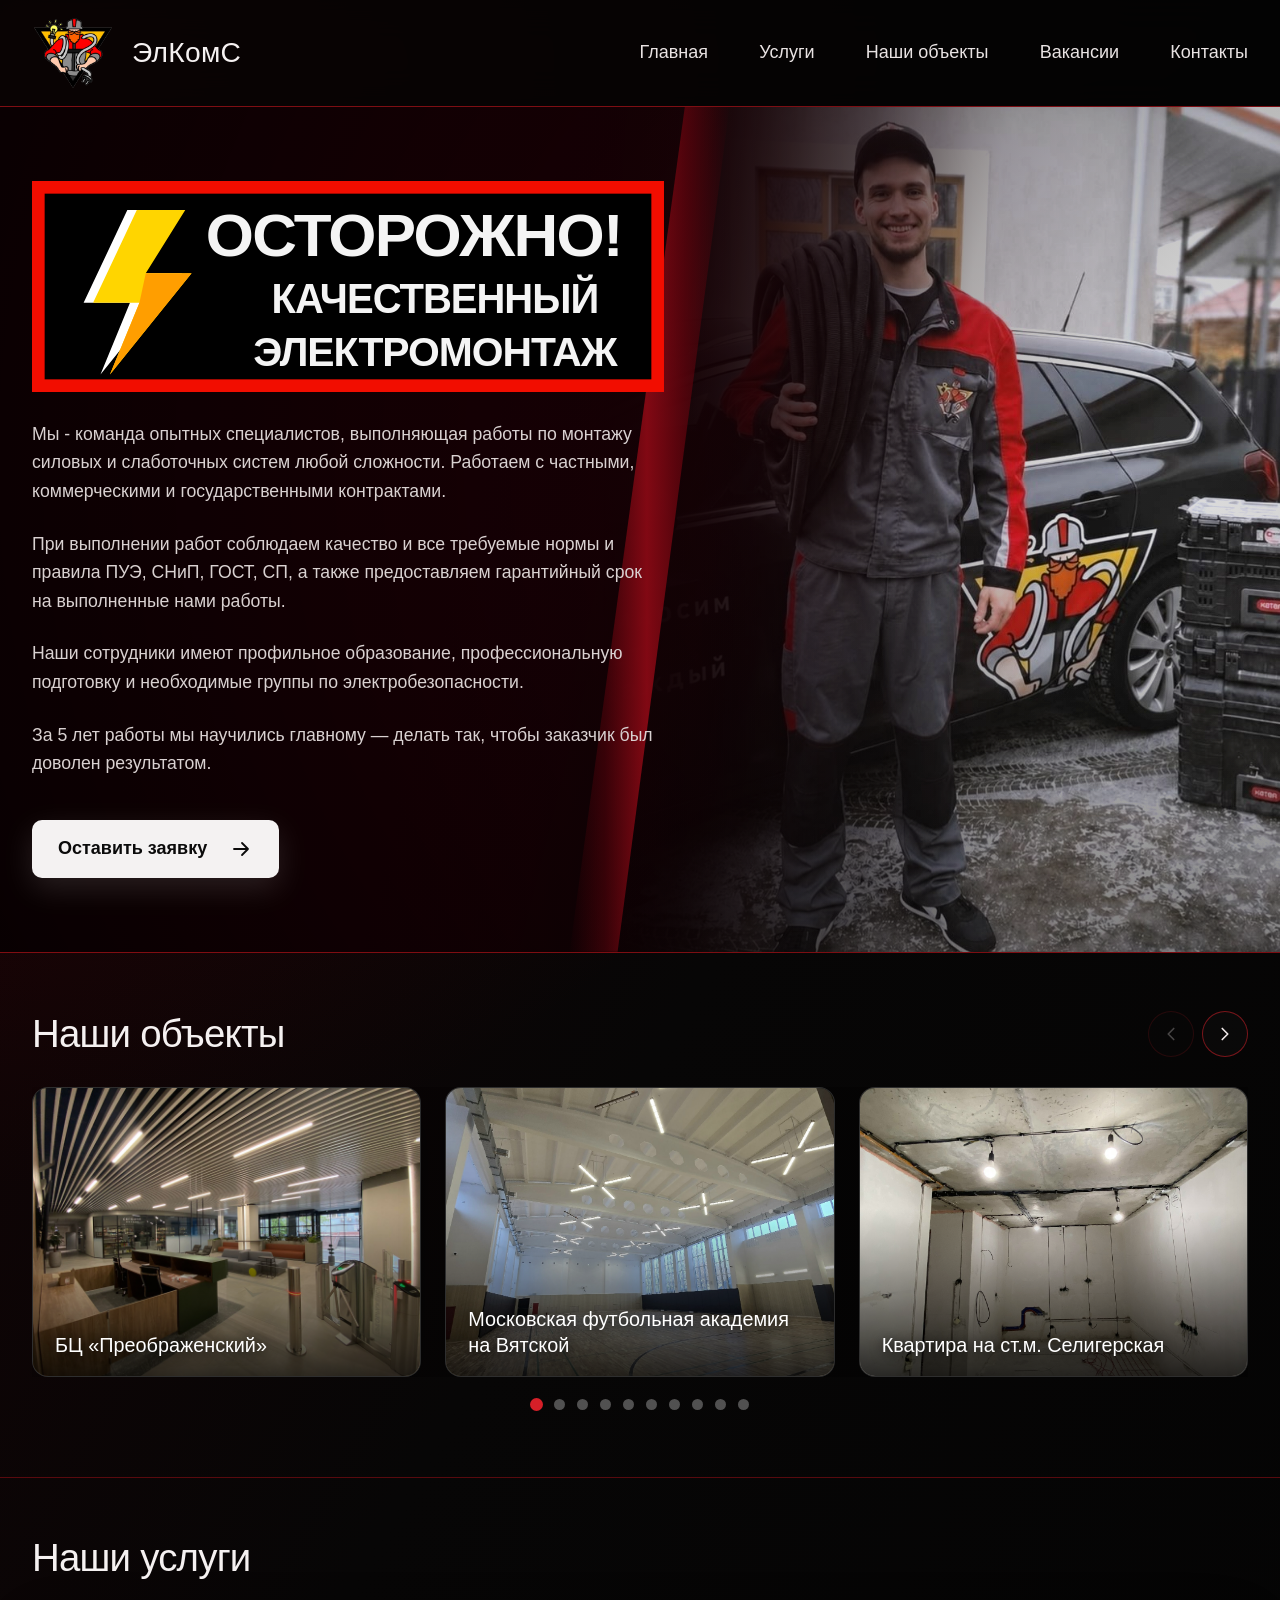
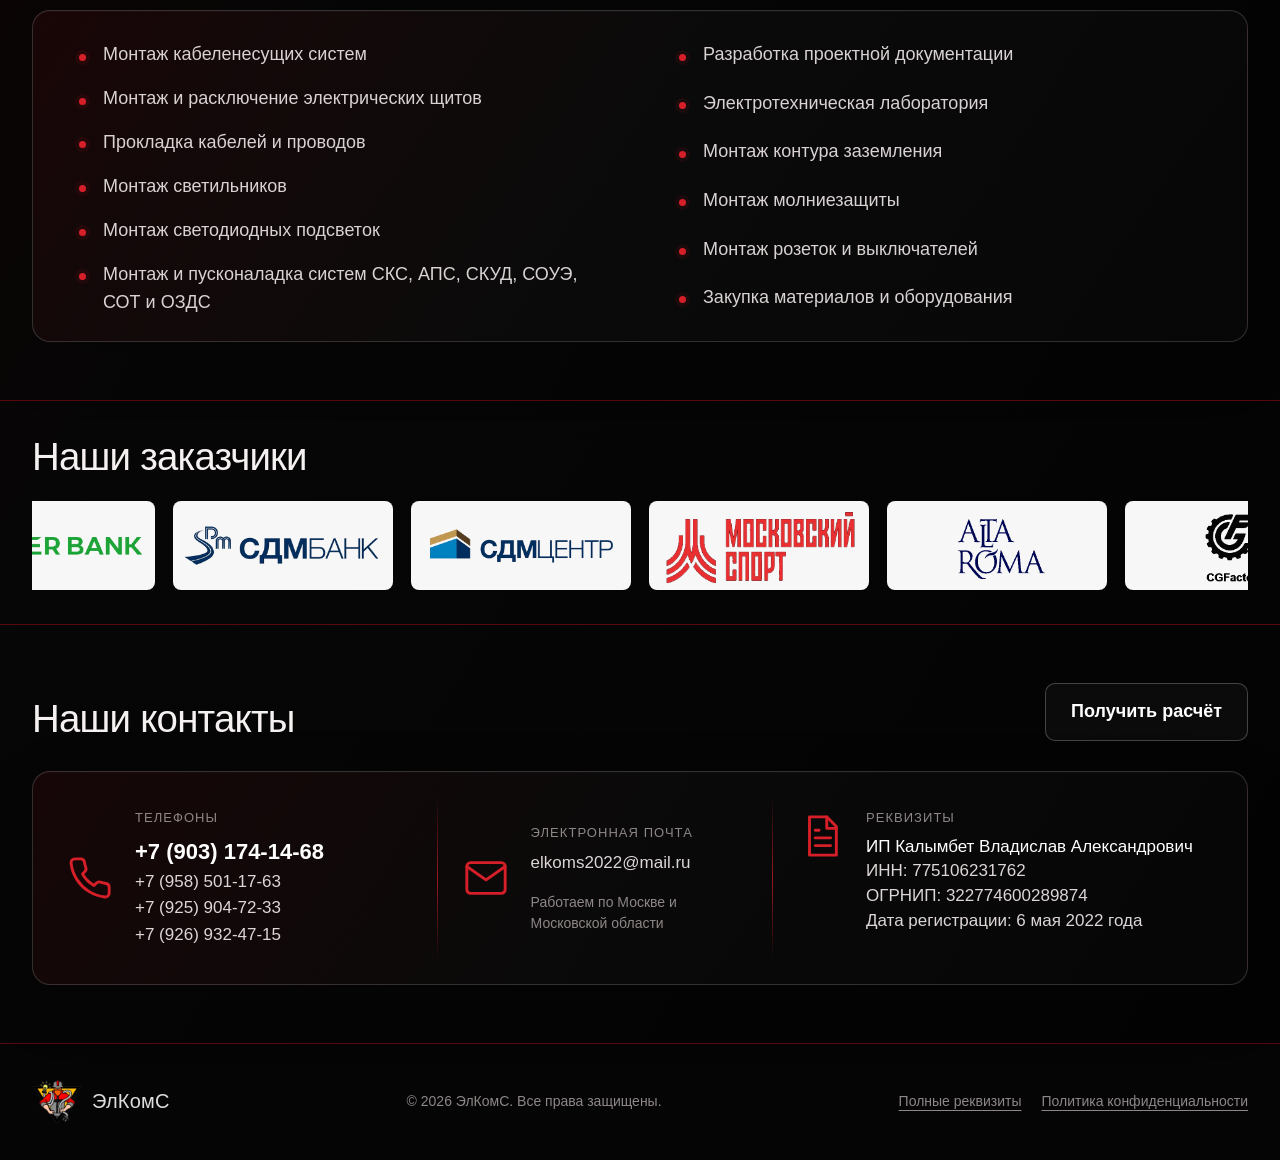
==== commit a8271edb: "сдача перед метрикой" ====
--- a/index.html
+++ b/index.html
@@ -21,7 +21,7 @@
   <link rel="apple-touch-icon" href="/assets/images/apple-touch-icon.png">
 
 <link rel="preload" href="/assets/images/hero-new.jpg" as="image">
-  <link rel="stylesheet" href="/assets/css/styles.css?v=20260728-4">
+  <link rel="stylesheet" href="/assets/css/styles.css?v=20260804-1">
 
   <script type="application/ld+json">
   {
@@ -318,6 +318,7 @@
 
         <input type="hidden" name="started_at" id="form-started-at" value="">
         <input type="hidden" name="privacy_version" value="25.07.2026">
+        <input type="hidden" name="form_type" id="form-type" value="work_request">
 
         <label class="consent-row">
           <input type="checkbox" name="consent" value="1" required>
@@ -351,6 +352,10 @@
       <figure class="employment-photo">
         <img src="/assets/images/findwork.jpg" alt="Электромонтажник ЭлКомС рядом с собранным электрощитом" width="1200" height="1600" loading="lazy" decoding="async">
         <div class="employment-actions">
+          <button class="button button-red js-open-vacancy-request" type="button">
+            <span>Откликнуться на вакансию</span>
+            <svg viewBox="0 0 24 24" aria-hidden="true"><path d="M5 12h14M13 6l6 6-6 6"/></svg>
+          </button>
           <a class="button button-outline employment-outline" href="https://hh.ru/employer/9999933?hhtmFrom=vacancy&amp;tab=DESCRIPTION" target="_blank" rel="noopener">
             <span>Вакансия на hh.ru</span>
             <svg viewBox="0 0 24 24" aria-hidden="true"><path d="M7 17 17 7M9 7h8v8"/></svg>
@@ -489,8 +494,8 @@
     </article>
   </dialog>
 
-  <script src="/assets/js/projects.js?v=20260728-1" defer></script>
-  <script src="/assets/js/main.js?v=20260728-1" defer></script>
+  <script src="/assets/js/projects.js?v=20260804-1" defer></script>
+  <script src="/assets/js/main.js?v=20260804-1" defer></script>
 
   <!-- ЯНДЕКС МЕТРИКА: после создания счётчика вставьте сюда код из кабинета Метрики. -->
 </body>
--- a/assets/css/styles.css
+++ b/assets/css/styles.css
@@ -184,12 +184,16 @@
   appearance: none;
   -webkit-appearance: none;
   position: relative;
+  display: inline-flex;
+  min-height: 34px;
+  align-items: center;
   border: 0;
   padding: 0;
   background: transparent;
   color: #e9e3e3;
   cursor: pointer;
   font: inherit;
+  line-height: 1.2;
   transition: color 0.2s ease;
 }
 
@@ -246,23 +250,24 @@
   background-repeat: no-repeat;
   background-size: auto 138%;
   background-position: right 72%;
+  filter: brightness(1.1) contrast(1.08) saturate(1.06);
 
   /* Диагональная граница фотографии, как в референсе. */
   -webkit-mask-image: linear-gradient(
     90deg,
     transparent 0%,
-    transparent 49%,
-    rgba(0, 0, 0, 0.16) 54%,
-    rgba(0, 0, 0, 0.78) 62%,
-    #000 72%
+    transparent 47%,
+    rgba(0, 0, 0, 0.12) 53%,
+    rgba(0, 0, 0, 0.68) 64%,
+    #000 76%
   );
   mask-image: linear-gradient(
     90deg,
     transparent 0%,
-    transparent 49%,
-    rgba(0, 0, 0, 0.16) 54%,
-    rgba(0, 0, 0, 0.78) 62%,
-    #000 72%
+    transparent 47%,
+    rgba(0, 0, 0, 0.12) 53%,
+    rgba(0, 0, 0, 0.68) 64%,
+    #000 76%
   );
 }
 
@@ -275,10 +280,10 @@
       104deg,
       rgba(30, 0, 5, 1) 0%,
       rgba(28, 0, 5, 1) 38%,
-      rgba(27, 0, 5, 0.98) 48%,
-      rgba(22, 0, 4, 0.78) 56%,
-      rgba(15, 1, 3, 0.34) 66%,
-      rgba(5, 4, 4, 0.12) 80%,
+      rgba(27, 0, 5, 0.9) 48%,
+      rgba(22, 0, 4, 0.62) 58%,
+      rgba(15, 1, 3, 0.26) 68%,
+      rgba(5, 4, 4, 0.08) 82%,
       transparent 100%
     ),
     linear-gradient(
@@ -290,8 +295,8 @@
 
 .hero-accent {
   /* Бордовая диагональная полоса между текстом и фотографией. */
-  inset: 0 auto 0 47.5%;
-  width: 190px;
+  inset: 0 auto 0 44.5%;
+  width: 160px;
   z-index: -1;
   pointer-events: none;
   opacity: 0.9;
@@ -1184,7 +1189,7 @@
 .employment-photo {
   position: relative;
   flex: 1 1 auto;
-  margin: -8px -42px 0;
+  margin: 2px -42px 0;
   overflow: hidden;
   min-height: 54%;
   border-radius: 0 0 20px 20px;
@@ -1197,7 +1202,7 @@
   inset: 0;
   pointer-events: none;
   background:
-    linear-gradient(180deg, #0b0909 0%, rgba(11, 9, 9, 0.88) 7%, rgba(11, 9, 9, 0.22) 25%, transparent 42%),
+    linear-gradient(180deg, rgba(11, 9, 9, 0.96) 0%, transparent 88%),
     linear-gradient(0deg, rgba(0, 0, 0, 0.8) 0%, rgba(0, 0, 0, 0.52) 25%, transparent 58%),
     linear-gradient(90deg, rgba(0, 0, 0, 0.34), transparent 34%, transparent 66%, rgba(0, 0, 0, 0.24));
 }
@@ -1206,22 +1211,23 @@
   width: 100%;
   height: 100%;
   object-fit: cover;
-  object-position: 56% 48%;
+  object-position: 56% 64%;
 }
 
 .employment-actions {
   position: absolute;
   right: 32px;
-  bottom: 30px;
+  bottom: 18px;
   left: 32px;
   z-index: 1;
   display: grid;
-  gap: 14px;
+  gap: 11px;
 }
 
 .employment-actions .button {
   width: 100%;
-  min-height: 62px;
+  min-height: 52px;
+  padding-block: 10px;
   border-color: rgba(255, 255, 255, 0.66);
   background: rgba(10, 9, 9, 0.24);
   color: #fff;
@@ -1457,8 +1463,8 @@
   }
 
   .hero-accent {
-    left: 44.5%;
-    width: 175px;
+    left: 42.5%;
+    width: 150px;
   }
 
   .project-card {
@@ -1669,6 +1675,7 @@
 
   .customers-marquee {
     margin-inline: -14px;
+    touch-action: pan-x;
   }
 
   .customers-track {
@@ -1729,6 +1736,15 @@
     align-items: center;
   }
 
+  .request-dialog {
+    overflow-y: auto;
+    padding-top: 14px;
+  }
+
+  .request-dialog[open] {
+    align-items: start;
+  }
+
   .gallery-topbar,
   .gallery-footer {
     align-self: stretch;
@@ -1744,8 +1760,7 @@
   }
 
   .gallery-arrow {
-    width: 46px;
-    height: 46px;
+    display: none;
   }
 
   .gallery-arrow-prev {
@@ -1771,21 +1786,55 @@
   }
 
   .employment-shell {
-    height: min(92dvh, 820px);
-    max-height: min(92dvh, 820px);
+    height: calc(100dvh - 34px);
+    max-height: calc(100dvh - 34px);
     padding-bottom: 0;
   }
 
+  .employment-shell .eyebrow {
+    margin-bottom: 8px;
+    font-size: 13px;
+  }
+
+  .employment-shell h2 {
+    margin-bottom: 12px;
+    font-size: clamp(30px, 8.5vw, 38px);
+  }
+
+  .employment-intro {
+    margin-right: 42px;
+    font-size: clamp(15px, 4.2vw, 18px);
+    line-height: 1.42;
+  }
+
   .employment-photo {
-    margin: -6px -22px 0;
-    min-height: 54%;
+    margin: 2px -22px 0;
+    min-height: 46%;
+  }
+
+  .employment-photo img {
+    height: 122%;
+    object-position: 56% 100%;
+    transform: translateY(-18%);
   }
 
   .employment-actions {
     right: 20px;
-    bottom: 20px;
+    bottom: 8px;
     left: 20px;
+    gap: 7px;
+  }
+
+  .employment-actions .button {
     gap: 10px;
+    min-height: 42px;
+    padding: 7px 18px;
+    font-size: 15px;
+    text-align: center;
+  }
+
+  .employment-actions .button svg {
+    flex: 0 0 auto;
   }
 
   .request-close {
@@ -1836,9 +1885,9 @@
   }
 
   .hero-photo {
-    margin-top: -104px;
-    min-height: clamp(450px, 122vw, 540px);
-    background-position: 62% 48%;
+    margin-top: -24px;
+    min-height: clamp(360px, 98vw, 430px);
+    background-position: 62% 40%;
   }
 
   .hero-inner {
@@ -1944,6 +1993,33 @@
   }
 }
 
+@media (max-width: 800px) and (max-height: 760px) {
+  .employment-shell {
+    height: calc(100dvh - 24px);
+    max-height: calc(100dvh - 24px);
+  }
+
+  .employment-shell h2 {
+    margin-bottom: 8px;
+    font-size: 30px;
+  }
+
+  .employment-intro {
+    font-size: 14px;
+    line-height: 1.34;
+  }
+
+  .employment-photo {
+    min-height: 42%;
+  }
+
+  .employment-actions .button {
+    min-height: 38px;
+    padding-block: 6px;
+    font-size: 14px;
+  }
+}
+
 @media (prefers-reduced-motion: reduce) {
   *,
   *::before,
